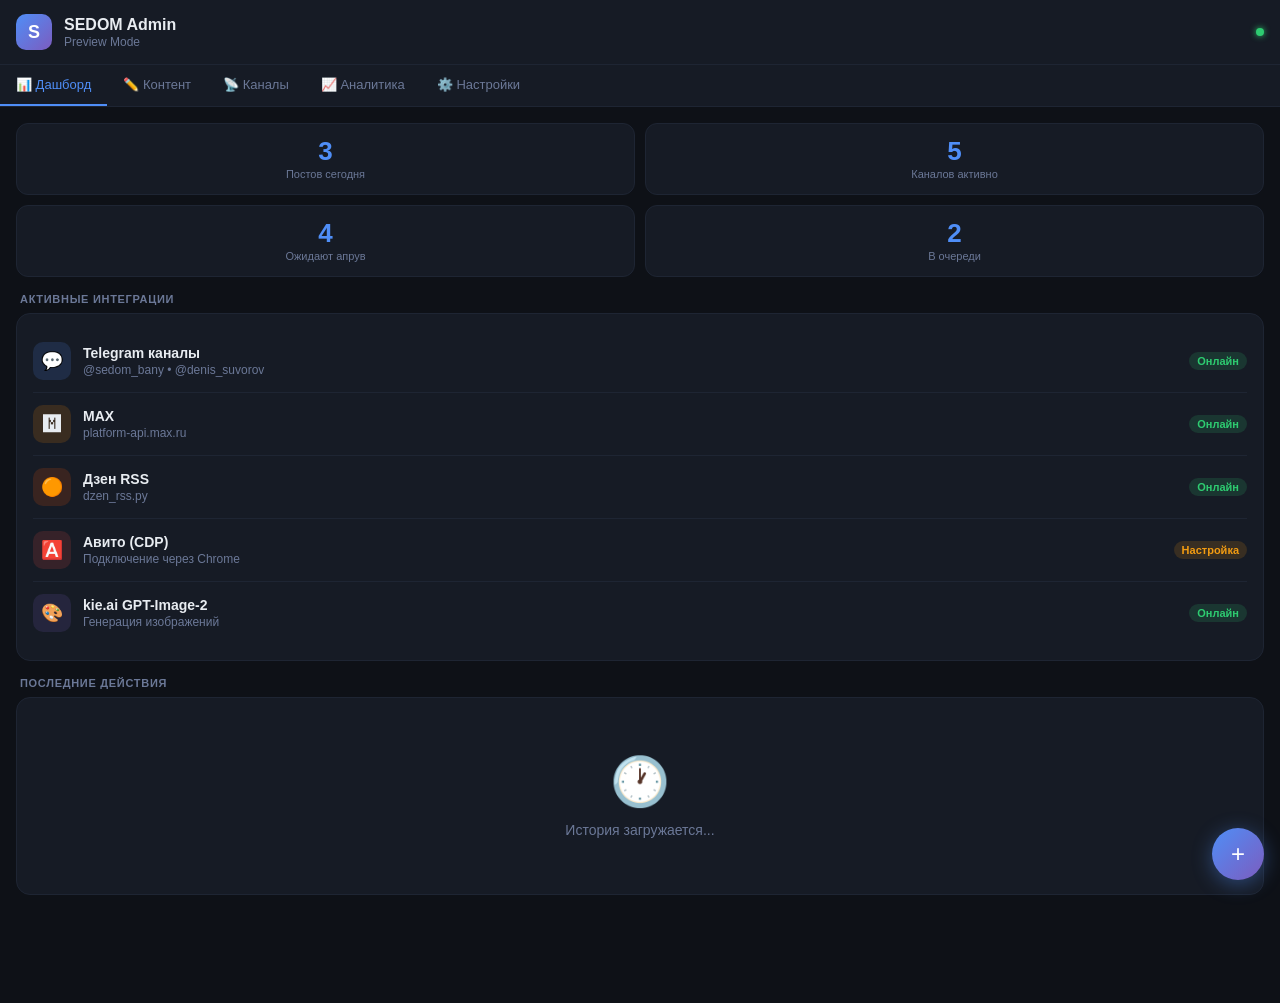
==== docs/admin.html @ 64d767a5 "Initial commit: Marketing OS website + Mini App admin panel - Marketing OS landing page (dark theme)" ====
<!DOCTYPE html>
<html lang="ru">
<head>
<meta charset="UTF-8">
<meta name="viewport" content="width=device-width, initial-scale=1.0, user-scalable=no">
<title>Admin Panel</title>
<script src="https://telegram.org/js/telegram-web-app.js"></script>
<style>
  :root {
    --bg: #0e1117;
    --card: #161b25;
    --border: #1e2533;
    --accent: #4f8ef7;
    --accent2: #7c5cbf;
    --text: #e8ecf1;
    --muted: #6b7897;
    --green: #2ecc71;
    --orange: #f39c12;
    --red: #e74c3c;
  }
  * { box-sizing: border-box; margin: 0; padding: 0; }
  body {
    font-family: -apple-system, BlinkMacSystemFont, 'Segoe UI', sans-serif;
    background: var(--bg);
    color: var(--text);
    min-height: 100vh;
    padding-bottom: 80px;
  }

  /* HEADER */
  .header {
    background: var(--card);
    border-bottom: 1px solid var(--border);
    padding: 14px 16px;
    display: flex;
    align-items: center;
    gap: 12px;
    position: sticky;
    top: 0;
    z-index: 100;
  }
  .header-logo {
    width: 36px; height: 36px;
    background: linear-gradient(135deg, var(--accent), var(--accent2));
    border-radius: 10px;
    display: flex; align-items: center; justify-content: center;
    font-size: 18px; font-weight: 700; color: #fff;
    flex-shrink: 0;
  }
  .header-info { flex: 1; min-width: 0; }
  .header-title { font-size: 16px; font-weight: 700; }
  .header-sub { font-size: 12px; color: var(--muted); margin-top: 1px; }
  .status-dot {
    width: 8px; height: 8px; border-radius: 50%;
    background: var(--green);
    box-shadow: 0 0 6px var(--green);
    flex-shrink: 0;
  }

  /* NAV TABS */
  .nav {
    display: flex;
    background: var(--card);
    border-bottom: 1px solid var(--border);
    overflow-x: auto;
    -webkit-overflow-scrolling: touch;
    scrollbar-width: none;
  }
  .nav::-webkit-scrollbar { display: none; }
  .nav-btn {
    flex-shrink: 0;
    padding: 12px 16px;
    border: none;
    background: transparent;
    color: var(--muted);
    font-size: 13px;
    font-weight: 500;
    cursor: pointer;
    border-bottom: 2px solid transparent;
    transition: all 0.2s;
    white-space: nowrap;
    display: flex; align-items: center; gap: 6px;
  }
  .nav-btn.active {
    color: var(--accent);
    border-bottom-color: var(--accent);
  }

  /* PAGES */
  .page { display: none; padding: 16px; }
  .page.active { display: block; }

  /* CARDS */
  .card {
    background: var(--card);
    border: 1px solid var(--border);
    border-radius: 14px;
    padding: 16px;
    margin-bottom: 12px;
  }
  .card-title {
    font-size: 13px;
    font-weight: 600;
    color: var(--muted);
    text-transform: uppercase;
    letter-spacing: 0.5px;
    margin-bottom: 12px;
  }

  /* STAT GRID */
  .stat-grid { display: grid; grid-template-columns: 1fr 1fr; gap: 10px; margin-bottom: 12px; }
  .stat-item {
    background: var(--card);
    border: 1px solid var(--border);
    border-radius: 12px;
    padding: 14px;
    text-align: center;
  }
  .stat-value { font-size: 26px; font-weight: 800; color: var(--accent); line-height: 1; }
  .stat-label { font-size: 11px; color: var(--muted); margin-top: 4px; }

  /* LIST */
  .list-item {
    display: flex;
    align-items: center;
    gap: 12px;
    padding: 12px 0;
    border-bottom: 1px solid var(--border);
  }
  .list-item:last-child { border-bottom: none; }
  .list-icon {
    width: 38px; height: 38px;
    border-radius: 10px;
    display: flex; align-items: center; justify-content: center;
    font-size: 18px;
    flex-shrink: 0;
  }
  .list-info { flex: 1; min-width: 0; }
  .list-name { font-size: 14px; font-weight: 600; }
  .list-meta { font-size: 12px; color: var(--muted); margin-top: 2px; }
  .badge {
    padding: 3px 8px;
    border-radius: 20px;
    font-size: 11px;
    font-weight: 600;
    flex-shrink: 0;
  }
  .badge-green { background: rgba(46,204,113,0.15); color: var(--green); }
  .badge-orange { background: rgba(243,156,18,0.15); color: var(--orange); }
  .badge-red { background: rgba(231,76,60,0.15); color: var(--red); }
  .badge-blue { background: rgba(79,142,247,0.15); color: var(--accent); }

  /* CONTENT POSTS */
  .post-card {
    background: var(--card);
    border: 1px solid var(--border);
    border-radius: 14px;
    padding: 14px;
    margin-bottom: 10px;
  }
  .post-header { display: flex; justify-content: space-between; align-items: flex-start; margin-bottom: 8px; }
  .post-title { font-size: 14px; font-weight: 700; flex: 1; margin-right: 8px; }
  .post-meta { font-size: 11px; color: var(--muted); margin-bottom: 8px; }
  .post-actions { display: flex; gap: 8px; margin-top: 10px; }
  .btn {
    border: none; border-radius: 8px; padding: 7px 14px;
    font-size: 12px; font-weight: 600; cursor: pointer; transition: opacity 0.2s;
  }
  .btn:hover { opacity: 0.85; }
  .btn-primary { background: var(--accent); color: #fff; }
  .btn-ghost { background: var(--border); color: var(--text); }
  .btn-sm { padding: 5px 10px; font-size: 11px; }
  .btn-danger { background: rgba(231,76,60,0.2); color: var(--red); }

  /* CHANNELS */
  .channel-row {
    display: flex; align-items: center; gap: 12px;
    padding: 10px 0;
    border-bottom: 1px solid var(--border);
  }
  .channel-row:last-child { border-bottom: none; }
  .channel-icon {
    width: 36px; height: 36px; border-radius: 10px;
    display: flex; align-items: center; justify-content: center;
    font-size: 18px; flex-shrink: 0;
  }
  .toggle {
    width: 42px; height: 24px;
    background: var(--border);
    border-radius: 12px;
    position: relative;
    cursor: pointer;
    transition: background 0.2s;
    flex-shrink: 0;
  }
  .toggle.on { background: var(--accent); }
  .toggle::after {
    content: '';
    position: absolute;
    width: 18px; height: 18px;
    background: #fff;
    border-radius: 50%;
    top: 3px; left: 3px;
    transition: transform 0.2s;
  }
  .toggle.on::after { transform: translateX(18px); }

  /* ANALYTICS */
  .chart-bar {
    display: flex; align-items: center; gap: 10px; margin-bottom: 8px;
  }
  .chart-label { font-size: 12px; color: var(--muted); width: 60px; text-align: right; flex-shrink: 0; }
  .chart-track { flex: 1; background: var(--border); border-radius: 4px; height: 8px; overflow: hidden; }
  .chart-fill { height: 100%; border-radius: 4px; background: linear-gradient(90deg, var(--accent), var(--accent2)); }
  .chart-val { font-size: 12px; font-weight: 600; width: 36px; text-align: right; flex-shrink: 0; }

  /* SETTINGS */
  .setting-row {
    display: flex; align-items: center; gap: 12px; padding: 12px 0;
    border-bottom: 1px solid var(--border);
  }
  .setting-row:last-child { border-bottom: none; }
  .setting-icon { font-size: 20px; width: 28px; text-align: center; flex-shrink: 0; }
  .setting-info { flex: 1; }
  .setting-name { font-size: 14px; font-weight: 600; }
  .setting-desc { font-size: 11px; color: var(--muted); margin-top: 2px; }

  /* FLOATING ACTION */
  .fab {
    position: fixed;
    bottom: 20px; right: 16px;
    width: 52px; height: 52px;
    border-radius: 50%;
    background: linear-gradient(135deg, var(--accent), var(--accent2));
    border: none;
    color: #fff;
    font-size: 24px;
    cursor: pointer;
    box-shadow: 0 4px 20px rgba(79,142,247,0.4);
    display: flex; align-items: center; justify-content: center;
    transition: transform 0.2s;
    z-index: 200;
  }
  .fab:active { transform: scale(0.92); }

  /* EMPTY STATE */
  .empty {
    text-align: center;
    padding: 40px 20px;
    color: var(--muted);
  }
  .empty-icon { font-size: 48px; margin-bottom: 12px; }
  .empty-text { font-size: 14px; }

  /* SECTION DIVIDER */
  .section-label {
    font-size: 11px; font-weight: 700;
    color: var(--muted);
    text-transform: uppercase;
    letter-spacing: 0.7px;
    margin: 16px 0 8px;
    padding-left: 4px;
  }

  /* TOAST */
  .toast {
    position: fixed;
    top: 70px; left: 50%; transform: translateX(-50%);
    background: #2ecc71;
    color: #fff;
    padding: 10px 20px;
    border-radius: 20px;
    font-size: 13px; font-weight: 600;
    opacity: 0;
    transition: opacity 0.3s;
    z-index: 999;
    white-space: nowrap;
  }
  .toast.show { opacity: 1; }
</style>
</head>
<body>

<div id="toast" class="toast"></div>

<!-- HEADER -->
<div class="header">
  <div class="header-logo">S</div>
  <div class="header-info">
    <div class="header-title">SEDOM Admin</div>
    <div class="header-sub" id="user-name">Загрузка...</div>
  </div>
  <div class="status-dot" id="bot-status"></div>
</div>

<!-- NAV -->
<div class="nav">
  <button class="nav-btn active" onclick="showPage('dashboard')" id="nav-dashboard">📊 Дашборд</button>
  <button class="nav-btn" onclick="showPage('content')" id="nav-content">✏️ Контент</button>
  <button class="nav-btn" onclick="showPage('channels')" id="nav-channels">📡 Каналы</button>
  <button class="nav-btn" onclick="showPage('analytics')" id="nav-analytics">📈 Аналитика</button>
  <button class="nav-btn" onclick="showPage('settings')" id="nav-settings">⚙️ Настройки</button>
</div>

<!-- DASHBOARD -->
<div class="page active" id="page-dashboard">
  <div class="stat-grid">
    <div class="stat-item">
      <div class="stat-value" id="stat-posts">—</div>
      <div class="stat-label">Постов сегодня</div>
    </div>
    <div class="stat-item">
      <div class="stat-value" id="stat-channels">—</div>
      <div class="stat-label">Каналов активно</div>
    </div>
    <div class="stat-item">
      <div class="stat-value" id="stat-pending">—</div>
      <div class="stat-label">Ожидают апрув</div>
    </div>
    <div class="stat-item">
      <div class="stat-value" id="stat-queue">—</div>
      <div class="stat-label">В очереди</div>
    </div>
  </div>

  <div class="section-label">Активные интеграции</div>
  <div class="card">
    <div class="list-item">
      <div class="list-icon" style="background:rgba(79,142,247,0.15)">💬</div>
      <div class="list-info">
        <div class="list-name">Telegram каналы</div>
        <div class="list-meta">@sedom_bany • @denis_suvorov</div>
      </div>
      <span class="badge badge-green">Онлайн</span>
    </div>
    <div class="list-item">
      <div class="list-icon" style="background:rgba(255,140,0,0.15)">🅼</div>
      <div class="list-info">
        <div class="list-name">MAX</div>
        <div class="list-meta">platform-api.max.ru</div>
      </div>
      <span class="badge badge-green">Онлайн</span>
    </div>
    <div class="list-item">
      <div class="list-icon" style="background:rgba(252,88,0,0.15)">🟠</div>
      <div class="list-info">
        <div class="list-name">Дзен RSS</div>
        <div class="list-meta">dzen_rss.py</div>
      </div>
      <span class="badge badge-green">Онлайн</span>
    </div>
    <div class="list-item">
      <div class="list-icon" style="background:rgba(231,76,60,0.15)">🅰️</div>
      <div class="list-info">
        <div class="list-name">Авито (CDP)</div>
        <div class="list-meta">Подключение через Chrome</div>
      </div>
      <span class="badge badge-orange">Настройка</span>
    </div>
    <div class="list-item">
      <div class="list-icon" style="background:rgba(124,92,191,0.15)">🎨</div>
      <div class="list-info">
        <div class="list-name">kie.ai GPT-Image-2</div>
        <div class="list-meta">Генерация изображений</div>
      </div>
      <span class="badge badge-green">Онлайн</span>
    </div>
  </div>

  <div class="section-label">Последние действия</div>
  <div class="card" id="recent-actions">
    <div class="empty">
      <div class="empty-icon">🕐</div>
      <div class="empty-text">История загружается...</div>
    </div>
  </div>
</div>

<!-- CONTENT -->
<div class="page" id="page-content">
  <div class="section-label">Ожидают утверждения</div>
  <div id="approval-list">
    <div class="post-card">
      <div class="post-header">
        <div class="post-title">Знакомство с Dom SE</div>
        <span class="badge badge-orange">Апрув</span>
      </div>
      <div class="post-meta">Telegram + MAX · 16 июня · 12:00</div>
      <div style="font-size:13px;color:var(--muted);line-height:1.5">
        Пост-знакомство с проектом Дениса Суворова. Три варианта текста (A/B/C).
      </div>
      <div class="post-actions">
        <button class="btn btn-primary btn-sm" onclick="sendCmd('APPROVALS:1')">Посмотреть</button>
        <button class="btn btn-ghost btn-sm" onclick="sendCmd('CHOOSE:1:A')">A</button>
        <button class="btn btn-ghost btn-sm" onclick="sendCmd('CHOOSE:1:B')">B</button>
        <button class="btn btn-ghost btn-sm" onclick="sendCmd('CHOOSE:1:C')">C</button>
      </div>
    </div>
    <div class="post-card">
      <div class="post-header">
        <div class="post-title">3 ошибки подрядчика</div>
        <span class="badge badge-orange">Апрув</span>
      </div>
      <div class="post-meta">Telegram + Дзен · 20 июня · 11:00</div>
      <div style="font-size:13px;color:var(--muted);line-height:1.5">
        Карусель с разбором частых ошибок при выборе строителей.
      </div>
      <div class="post-actions">
        <button class="btn btn-primary btn-sm" onclick="sendCmd('APPROVALS:3')">Посмотреть</button>
        <button class="btn btn-ghost btn-sm" onclick="sendCmd('CHOOSE:3:A')">A</button>
        <button class="btn btn-ghost btn-sm" onclick="sendCmd('CHOOSE:3:B')">B</button>
        <button class="btn btn-ghost btn-sm" onclick="sendCmd('CHOOSE:3:C')">C</button>
      </div>
    </div>
  </div>

  <div class="section-label">Генерация контента</div>
  <div class="card">
    <div class="list-item">
      <div class="list-icon" style="background:rgba(124,92,191,0.15)">🎨</div>
      <div class="list-info">
        <div class="list-name">Сгенерировать изображение</div>
        <div class="list-meta">GPT-Image-2 через kie.ai</div>
      </div>
      <button class="btn btn-ghost btn-sm" onclick="openImageGen()">→</button>
    </div>
    <div class="list-item">
      <div class="list-icon" style="background:rgba(79,142,247,0.15)">📝</div>
      <div class="list-info">
        <div class="list-name">Контент-план</div>
        <div class="list-meta">CONTENTSEED — пересеять базу</div>
      </div>
      <button class="btn btn-ghost btn-sm" onclick="sendCmd('CONTENTSTATUS')">Статус</button>
    </div>
  </div>
</div>

<!-- CHANNELS -->
<div class="page" id="page-channels">
  <div class="section-label">Telegram</div>
  <div class="card">
    <div class="channel-row">
      <div class="channel-icon" style="background:rgba(79,142,247,0.15)">💬</div>
      <div style="flex:1">
        <div class="list-name">SEDOM Бани</div>
        <div class="list-meta">@sedom_bany</div>
      </div>
      <div class="toggle on" onclick="this.classList.toggle('on')"></div>
    </div>
    <div class="channel-row">
      <div class="channel-icon" style="background:rgba(79,142,247,0.15)">💬</div>
      <div style="flex:1">
        <div class="list-name">Денис Суворов</div>
        <div class="list-meta">@denis_suvorov</div>
      </div>
      <div class="toggle on" onclick="this.classList.toggle('on')"></div>
    </div>
  </div>

  <div class="section-label">MAX</div>
  <div class="card">
    <div class="channel-row">
      <div class="channel-icon" style="background:rgba(255,140,0,0.15)">🅼</div>
      <div style="flex:1">
        <div class="list-name">Тест</div>
        <div class="list-meta">@id580308579385_bot</div>
      </div>
      <div class="toggle on" onclick="this.classList.toggle('on')"></div>
    </div>
  </div>

  <div class="section-label">Другие площадки</div>
  <div class="card">
    <div class="channel-row">
      <div class="channel-icon" style="background:rgba(252,88,0,0.15)">🟠</div>
      <div style="flex:1">
        <div class="list-name">Яндекс Дзен</div>
        <div class="list-meta">RSS автопубликация</div>
      </div>
      <div class="toggle on" onclick="this.classList.toggle('on')"></div>
    </div>
    <div class="channel-row">
      <div class="channel-icon" style="background:rgba(231,76,60,0.15)">🔴</div>
      <div style="flex:1">
        <div class="list-name">Авито</div>
        <div class="list-meta">Chrome CDP</div>
      </div>
      <div class="toggle" onclick="this.classList.toggle('on')"></div>
    </div>
  </div>

  <button class="btn btn-primary" style="width:100%;margin-top:8px" onclick="sendCmd('ADDCHANNEL:')">
    + Добавить канал
  </button>
</div>

<!-- ANALYTICS -->
<div class="page" id="page-analytics">
  <div class="stat-grid">
    <div class="stat-item">
      <div class="stat-value" style="color:var(--green)">↑12%</div>
      <div class="stat-label">Охват (7д)</div>
    </div>
    <div class="stat-item">
      <div class="stat-value" style="color:var(--accent)">4.8%</div>
      <div class="stat-label">Вовлечённость</div>
    </div>
  </div>

  <div class="section-label">Публикации по площадкам</div>
  <div class="card">
    <div class="chart-bar">
      <div class="chart-label">Telegram</div>
      <div class="chart-track"><div class="chart-fill" style="width:85%"></div></div>
      <div class="chart-val">17</div>
    </div>
    <div class="chart-bar">
      <div class="chart-label">MAX</div>
      <div class="chart-track"><div class="chart-fill" style="width:60%"></div></div>
      <div class="chart-val">12</div>
    </div>
    <div class="chart-bar">
      <div class="chart-label">Дзен</div>
      <div class="chart-track"><div class="chart-fill" style="width:35%"></div></div>
      <div class="chart-val">7</div>
    </div>
    <div class="chart-bar">
      <div class="chart-label">Авито</div>
      <div class="chart-track"><div class="chart-fill" style="width:15%"></div></div>
      <div class="chart-val">3</div>
    </div>
  </div>

  <div class="section-label">Ежедневный дайджест</div>
  <div class="card">
    <div class="list-item">
      <div class="list-icon" style="background:rgba(79,142,247,0.15)">📬</div>
      <div class="list-info">
        <div class="list-name">Входящих сообщений</div>
        <div class="list-meta">За последние 24 часа</div>
      </div>
      <div style="font-size:20px;font-weight:800;color:var(--accent)" id="stat-incoming">—</div>
    </div>
    <div class="list-item">
      <div class="list-icon" style="background:rgba(46,204,113,0.15)">🤖</div>
      <div class="list-info">
        <div class="list-name">Автоответов</div>
        <div class="list-meta">Claude отвечал клиентам</div>
      </div>
      <div style="font-size:20px;font-weight:800;color:var(--green)" id="stat-auto">—</div>
    </div>
  </div>
</div>

<!-- SETTINGS -->
<div class="page" id="page-settings">
  <div class="card">
    <div class="card-title">Бот</div>
    <div class="setting-row">
      <div class="setting-icon">🤖</div>
      <div class="setting-info">
        <div class="setting-name">@Maybe5s_bot</div>
        <div class="setting-desc">Основной бот управления</div>
      </div>
      <span class="badge badge-green">Онлайн</span>
    </div>
    <div class="setting-row">
      <div class="setting-icon">🔑</div>
      <div class="setting-info">
        <div class="setting-name">API ключи</div>
        <div class="setting-desc">kie.ai, Anthropic, MAX, OpenRouter</div>
      </div>
      <button class="btn btn-ghost btn-sm" onclick="toast('Заполни в .env')">→</button>
    </div>
    <div class="setting-row">
      <div class="setting-icon">📅</div>
      <div class="setting-info">
        <div class="setting-name">Расписание</div>
        <div class="setting-desc">Автопостинг по плану</div>
      </div>
      <div class="toggle on" onclick="this.classList.toggle('on')"></div>
    </div>
  </div>

  <div class="card">
    <div class="card-title">Бренды</div>
    <div class="setting-row">
      <div class="setting-icon">🏠</div>
      <div class="setting-info">
        <div class="setting-name">SEDOM</div>
        <div class="setting-desc">Модульные бани и дома</div>
      </div>
      <span class="badge badge-blue">Активен</span>
    </div>
    <div class="setting-row">
      <div class="setting-icon">🪟</div>
      <div class="setting-info">
        <div class="setting-name">Денис Суворов</div>
        <div class="setting-desc">Остекление Пенза</div>
      </div>
      <span class="badge badge-blue">Активен</span>
    </div>
  </div>

  <div class="card">
    <div class="card-title">Быстрые команды</div>
    <div class="setting-row">
      <div class="setting-icon">📊</div>
      <div class="setting-info">
        <div class="setting-name">Статус контента</div>
        <div class="setting-desc">CONTENTSTATUS</div>
      </div>
      <button class="btn btn-ghost btn-sm" onclick="sendCmd('CONTENTSTATUS')">Запуск</button>
    </div>
    <div class="setting-row">
      <div class="setting-icon">🔄</div>
      <div class="setting-info">
        <div class="setting-name">Пересеять посты</div>
        <div class="setting-desc">CONTENTSEED</div>
      </div>
      <button class="btn btn-ghost btn-sm" onclick="sendCmd('CONTENTSEED')">Запуск</button>
    </div>
  </div>
</div>

<!-- FAB -->
<button class="fab" id="fab" onclick="fabAction()">+</button>

<script>
const tg = window.Telegram?.WebApp;

function init() {
  if (tg) {
    tg.ready();
    tg.expand();
    // Apply Telegram theme colors if available
    if (tg.themeParams?.bg_color) {
      document.documentElement.style.setProperty('--bg', tg.themeParams.bg_color);
    }
    const user = tg.initDataUnsafe?.user;
    if (user) {
      document.getElementById('user-name').textContent = `${user.first_name || ''} ${user.last_name || ''}`.trim() || 'Илья';
    } else {
      document.getElementById('user-name').textContent = 'Илья';
    }
  } else {
    document.getElementById('user-name').textContent = 'Preview Mode';
  }
  loadStats();
}

function loadStats() {
  // Static demo data — will be replaced with real API calls
  document.getElementById('stat-posts').textContent = '3';
  document.getElementById('stat-channels').textContent = '5';
  document.getElementById('stat-pending').textContent = '4';
  document.getElementById('stat-queue').textContent = '2';
  document.getElementById('stat-incoming').textContent = '12';
  document.getElementById('stat-auto').textContent = '7';
}

function showPage(name) {
  document.querySelectorAll('.page').forEach(p => p.classList.remove('active'));
  document.querySelectorAll('.nav-btn').forEach(b => b.classList.remove('active'));
  document.getElementById('page-' + name).classList.add('active');
  document.getElementById('nav-' + name).classList.add('active');
}

function sendCmd(cmd) {
  if (tg) {
    tg.sendData(cmd);
    toast('Команда отправлена: ' + cmd.split(':')[0]);
  } else {
    toast('Dev: ' + cmd);
  }
}

function openImageGen() {
  const prompt = window.prompt('Промпт для изображения:');
  if (prompt) sendCmd('KIEAI:' + prompt);
}

function fabAction() {
  const page = document.querySelector('.page.active').id.replace('page-', '');
  if (page === 'content') openImageGen();
  else if (page === 'channels') sendCmd('ADDCHANNEL:');
  else toast('Новое действие...');
}

function toast(msg) {
  const el = document.getElementById('toast');
  el.textContent = msg;
  el.classList.add('show');
  setTimeout(() => el.classList.remove('show'), 2500);
}

init();
</script>
</body>
</html>
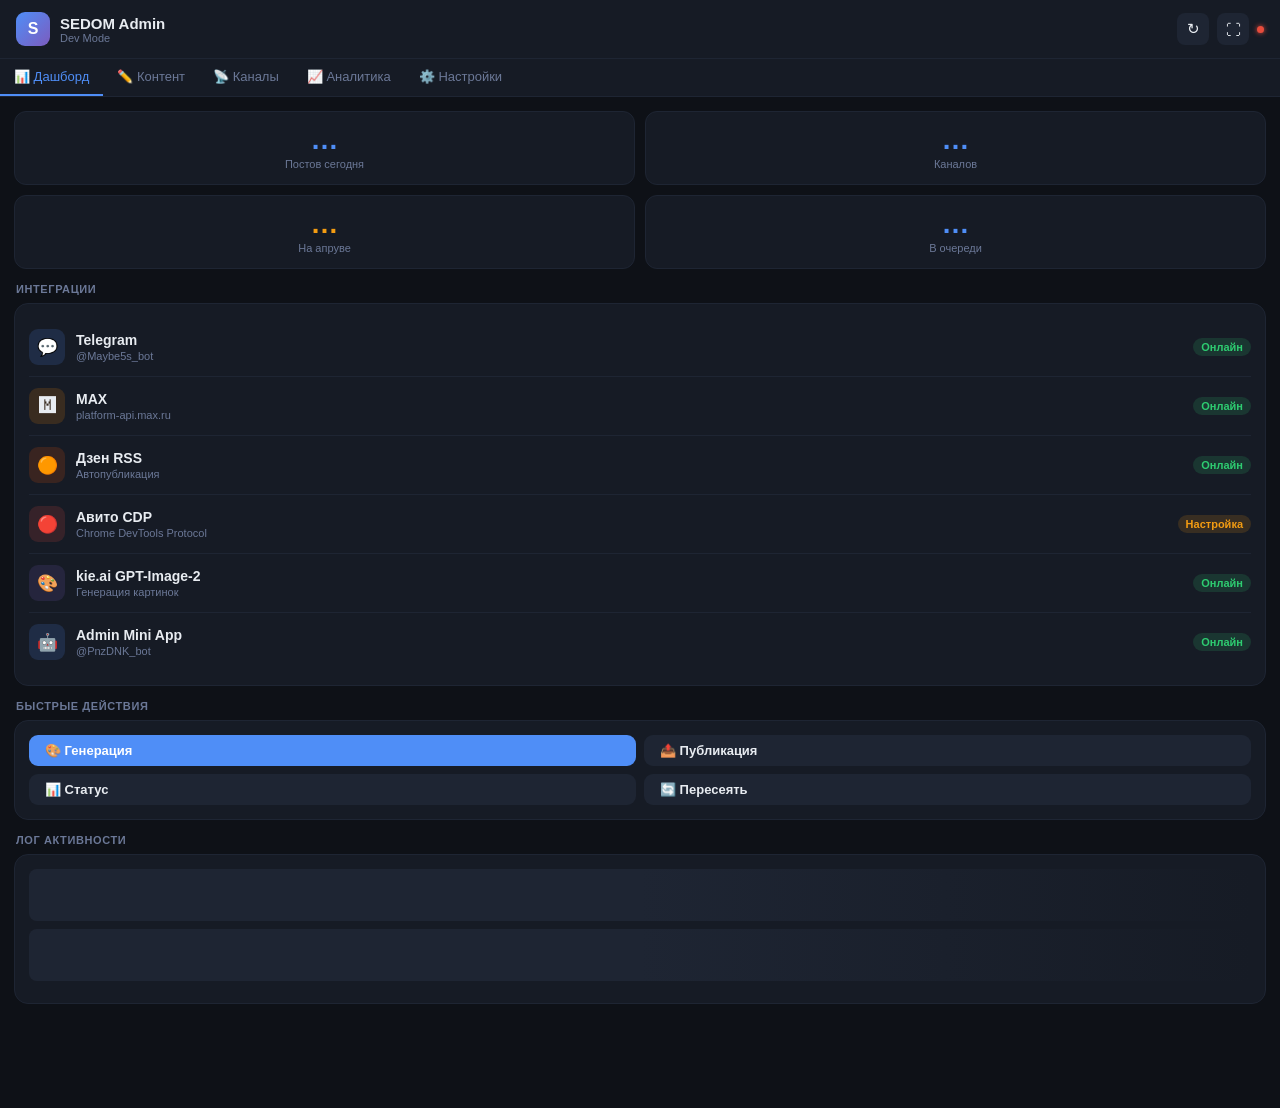
==== commit 4c0fba9e: "feat: fully functional admin panel with real API integration - All buttons wired to Flask backend AP" ====
--- a/docs/admin.html
+++ b/docs/admin.html
@@ -3,582 +3,453 @@
 <head>
 <meta charset="UTF-8">
 <meta name="viewport" content="width=device-width, initial-scale=1.0, user-scalable=no">
-<title>Admin Panel</title>
+<title>SEDOM Admin</title>
 <script src="https://telegram.org/js/telegram-web-app.js"></script>
 <style>
-  :root {
-    --bg: #0e1117;
-    --card: #161b25;
-    --border: #1e2533;
-    --accent: #4f8ef7;
-    --accent2: #7c5cbf;
-    --text: #e8ecf1;
-    --muted: #6b7897;
-    --green: #2ecc71;
-    --orange: #f39c12;
-    --red: #e74c3c;
-  }
-  * { box-sizing: border-box; margin: 0; padding: 0; }
-  body {
-    font-family: -apple-system, BlinkMacSystemFont, 'Segoe UI', sans-serif;
-    background: var(--bg);
-    color: var(--text);
-    min-height: 100vh;
-    padding-bottom: 80px;
-  }
-
-  /* HEADER */
-  .header {
-    background: var(--card);
-    border-bottom: 1px solid var(--border);
-    padding: 14px 16px;
-    display: flex;
-    align-items: center;
-    gap: 12px;
-    position: sticky;
-    top: 0;
-    z-index: 100;
-  }
-  .header-logo {
-    width: 36px; height: 36px;
-    background: linear-gradient(135deg, var(--accent), var(--accent2));
-    border-radius: 10px;
-    display: flex; align-items: center; justify-content: center;
-    font-size: 18px; font-weight: 700; color: #fff;
-    flex-shrink: 0;
-  }
-  .header-info { flex: 1; min-width: 0; }
-  .header-title { font-size: 16px; font-weight: 700; }
-  .header-sub { font-size: 12px; color: var(--muted); margin-top: 1px; }
-  .status-dot {
-    width: 8px; height: 8px; border-radius: 50%;
-    background: var(--green);
-    box-shadow: 0 0 6px var(--green);
-    flex-shrink: 0;
-  }
-
-  /* NAV TABS */
-  .nav {
-    display: flex;
-    background: var(--card);
-    border-bottom: 1px solid var(--border);
-    overflow-x: auto;
-    -webkit-overflow-scrolling: touch;
-    scrollbar-width: none;
-  }
-  .nav::-webkit-scrollbar { display: none; }
-  .nav-btn {
-    flex-shrink: 0;
-    padding: 12px 16px;
-    border: none;
-    background: transparent;
-    color: var(--muted);
-    font-size: 13px;
-    font-weight: 500;
-    cursor: pointer;
-    border-bottom: 2px solid transparent;
-    transition: all 0.2s;
-    white-space: nowrap;
-    display: flex; align-items: center; gap: 6px;
-  }
-  .nav-btn.active {
-    color: var(--accent);
-    border-bottom-color: var(--accent);
-  }
-
-  /* PAGES */
-  .page { display: none; padding: 16px; }
-  .page.active { display: block; }
-
-  /* CARDS */
-  .card {
-    background: var(--card);
-    border: 1px solid var(--border);
-    border-radius: 14px;
-    padding: 16px;
-    margin-bottom: 12px;
-  }
-  .card-title {
-    font-size: 13px;
-    font-weight: 600;
-    color: var(--muted);
-    text-transform: uppercase;
-    letter-spacing: 0.5px;
-    margin-bottom: 12px;
-  }
-
-  /* STAT GRID */
-  .stat-grid { display: grid; grid-template-columns: 1fr 1fr; gap: 10px; margin-bottom: 12px; }
-  .stat-item {
-    background: var(--card);
-    border: 1px solid var(--border);
-    border-radius: 12px;
-    padding: 14px;
-    text-align: center;
-  }
-  .stat-value { font-size: 26px; font-weight: 800; color: var(--accent); line-height: 1; }
-  .stat-label { font-size: 11px; color: var(--muted); margin-top: 4px; }
-
-  /* LIST */
-  .list-item {
-    display: flex;
-    align-items: center;
-    gap: 12px;
-    padding: 12px 0;
-    border-bottom: 1px solid var(--border);
-  }
-  .list-item:last-child { border-bottom: none; }
-  .list-icon {
-    width: 38px; height: 38px;
-    border-radius: 10px;
-    display: flex; align-items: center; justify-content: center;
-    font-size: 18px;
-    flex-shrink: 0;
-  }
-  .list-info { flex: 1; min-width: 0; }
-  .list-name { font-size: 14px; font-weight: 600; }
-  .list-meta { font-size: 12px; color: var(--muted); margin-top: 2px; }
-  .badge {
-    padding: 3px 8px;
-    border-radius: 20px;
-    font-size: 11px;
-    font-weight: 600;
-    flex-shrink: 0;
-  }
-  .badge-green { background: rgba(46,204,113,0.15); color: var(--green); }
-  .badge-orange { background: rgba(243,156,18,0.15); color: var(--orange); }
-  .badge-red { background: rgba(231,76,60,0.15); color: var(--red); }
-  .badge-blue { background: rgba(79,142,247,0.15); color: var(--accent); }
-
-  /* CONTENT POSTS */
-  .post-card {
-    background: var(--card);
-    border: 1px solid var(--border);
-    border-radius: 14px;
-    padding: 14px;
-    margin-bottom: 10px;
-  }
-  .post-header { display: flex; justify-content: space-between; align-items: flex-start; margin-bottom: 8px; }
-  .post-title { font-size: 14px; font-weight: 700; flex: 1; margin-right: 8px; }
-  .post-meta { font-size: 11px; color: var(--muted); margin-bottom: 8px; }
-  .post-actions { display: flex; gap: 8px; margin-top: 10px; }
-  .btn {
-    border: none; border-radius: 8px; padding: 7px 14px;
-    font-size: 12px; font-weight: 600; cursor: pointer; transition: opacity 0.2s;
-  }
-  .btn:hover { opacity: 0.85; }
-  .btn-primary { background: var(--accent); color: #fff; }
-  .btn-ghost { background: var(--border); color: var(--text); }
-  .btn-sm { padding: 5px 10px; font-size: 11px; }
-  .btn-danger { background: rgba(231,76,60,0.2); color: var(--red); }
-
-  /* CHANNELS */
-  .channel-row {
-    display: flex; align-items: center; gap: 12px;
-    padding: 10px 0;
-    border-bottom: 1px solid var(--border);
-  }
-  .channel-row:last-child { border-bottom: none; }
-  .channel-icon {
-    width: 36px; height: 36px; border-radius: 10px;
-    display: flex; align-items: center; justify-content: center;
-    font-size: 18px; flex-shrink: 0;
-  }
-  .toggle {
-    width: 42px; height: 24px;
-    background: var(--border);
-    border-radius: 12px;
-    position: relative;
-    cursor: pointer;
-    transition: background 0.2s;
-    flex-shrink: 0;
-  }
-  .toggle.on { background: var(--accent); }
-  .toggle::after {
-    content: '';
-    position: absolute;
-    width: 18px; height: 18px;
-    background: #fff;
-    border-radius: 50%;
-    top: 3px; left: 3px;
-    transition: transform 0.2s;
-  }
-  .toggle.on::after { transform: translateX(18px); }
-
-  /* ANALYTICS */
-  .chart-bar {
-    display: flex; align-items: center; gap: 10px; margin-bottom: 8px;
-  }
-  .chart-label { font-size: 12px; color: var(--muted); width: 60px; text-align: right; flex-shrink: 0; }
-  .chart-track { flex: 1; background: var(--border); border-radius: 4px; height: 8px; overflow: hidden; }
-  .chart-fill { height: 100%; border-radius: 4px; background: linear-gradient(90deg, var(--accent), var(--accent2)); }
-  .chart-val { font-size: 12px; font-weight: 600; width: 36px; text-align: right; flex-shrink: 0; }
-
-  /* SETTINGS */
-  .setting-row {
-    display: flex; align-items: center; gap: 12px; padding: 12px 0;
-    border-bottom: 1px solid var(--border);
-  }
-  .setting-row:last-child { border-bottom: none; }
-  .setting-icon { font-size: 20px; width: 28px; text-align: center; flex-shrink: 0; }
-  .setting-info { flex: 1; }
-  .setting-name { font-size: 14px; font-weight: 600; }
-  .setting-desc { font-size: 11px; color: var(--muted); margin-top: 2px; }
-
-  /* FLOATING ACTION */
-  .fab {
-    position: fixed;
-    bottom: 20px; right: 16px;
-    width: 52px; height: 52px;
-    border-radius: 50%;
-    background: linear-gradient(135deg, var(--accent), var(--accent2));
-    border: none;
-    color: #fff;
-    font-size: 24px;
-    cursor: pointer;
-    box-shadow: 0 4px 20px rgba(79,142,247,0.4);
-    display: flex; align-items: center; justify-content: center;
-    transition: transform 0.2s;
-    z-index: 200;
-  }
-  .fab:active { transform: scale(0.92); }
-
-  /* EMPTY STATE */
-  .empty {
-    text-align: center;
-    padding: 40px 20px;
-    color: var(--muted);
-  }
-  .empty-icon { font-size: 48px; margin-bottom: 12px; }
-  .empty-text { font-size: 14px; }
-
-  /* SECTION DIVIDER */
-  .section-label {
-    font-size: 11px; font-weight: 700;
-    color: var(--muted);
-    text-transform: uppercase;
-    letter-spacing: 0.7px;
-    margin: 16px 0 8px;
-    padding-left: 4px;
-  }
-
-  /* TOAST */
-  .toast {
-    position: fixed;
-    top: 70px; left: 50%; transform: translateX(-50%);
-    background: #2ecc71;
-    color: #fff;
-    padding: 10px 20px;
-    border-radius: 20px;
-    font-size: 13px; font-weight: 600;
-    opacity: 0;
-    transition: opacity 0.3s;
-    z-index: 999;
-    white-space: nowrap;
-  }
-  .toast.show { opacity: 1; }
+:root {
+  --bg: #0e1117; --card: #161b25; --border: #1e2533;
+  --accent: #4f8ef7; --accent2: #7c5cbf;
+  --text: #e8ecf1; --muted: #6b7897;
+  --green: #2ecc71; --orange: #f39c12; --red: #e74c3c;
+}
+* { box-sizing: border-box; margin: 0; padding: 0; -webkit-tap-highlight-color: transparent; }
+body {
+  font-family: -apple-system, BlinkMacSystemFont, 'Segoe UI', sans-serif;
+  background: var(--bg); color: var(--text);
+  min-height: 100vh; padding-bottom: 72px; overflow-x: hidden;
+}
+
+/* HEADER */
+.header {
+  background: var(--card); border-bottom: 1px solid var(--border);
+  padding: 12px 16px; display: flex; align-items: center; gap: 10px;
+  position: sticky; top: 0; z-index: 100;
+}
+.logo {
+  width: 34px; height: 34px; border-radius: 9px; flex-shrink: 0;
+  background: linear-gradient(135deg, var(--accent), var(--accent2));
+  display: flex; align-items: center; justify-content: center;
+  font-weight: 800; font-size: 16px; color: #fff;
+}
+.header-info { flex: 1; min-width: 0; }
+.header-title { font-size: 15px; font-weight: 700; }
+.header-sub { font-size: 11px; color: var(--muted); }
+.header-actions { display: flex; gap: 8px; align-items: center; }
+.icon-btn {
+  width: 32px; height: 32px; border-radius: 8px; border: none;
+  background: var(--border); color: var(--text); font-size: 15px;
+  cursor: pointer; display: flex; align-items: center; justify-content: center;
+  transition: opacity .2s;
+}
+.icon-btn:active { opacity: .7; }
+.dot { width: 7px; height: 7px; border-radius: 50%; background: var(--green); box-shadow: 0 0 5px var(--green); }
+.dot.off { background: var(--red); box-shadow: 0 0 5px var(--red); }
+
+/* NAV */
+.nav {
+  display: flex; background: var(--card); border-bottom: 1px solid var(--border);
+  overflow-x: auto; scrollbar-width: none; position: sticky; top: 58px; z-index: 99;
+}
+.nav::-webkit-scrollbar { display: none; }
+.nav-btn {
+  flex-shrink: 0; padding: 10px 14px; border: none; background: transparent;
+  color: var(--muted); font-size: 13px; font-weight: 500; cursor: pointer;
+  border-bottom: 2px solid transparent; white-space: nowrap;
+  display: flex; align-items: center; gap: 5px; transition: color .2s;
+}
+.nav-btn.active { color: var(--accent); border-bottom-color: var(--accent); }
+
+/* PAGES */
+.page { display: none; padding: 14px 14px 20px; }
+.page.active { display: block; }
+
+/* CARDS */
+.card { background: var(--card); border: 1px solid var(--border); border-radius: 14px; padding: 14px; margin-bottom: 12px; }
+.card-title { font-size: 11px; font-weight: 700; color: var(--muted); text-transform: uppercase; letter-spacing: .6px; margin-bottom: 12px; }
+.section-label { font-size: 11px; font-weight: 700; color: var(--muted); text-transform: uppercase; letter-spacing: .6px; margin: 14px 0 8px 2px; }
+
+/* STAT GRID */
+.stat-grid { display: grid; grid-template-columns: 1fr 1fr; gap: 10px; margin-bottom: 14px; }
+.stat-item { background: var(--card); border: 1px solid var(--border); border-radius: 12px; padding: 14px; text-align: center; }
+.stat-value { font-size: 28px; font-weight: 800; color: var(--accent); line-height: 1; }
+.stat-label { font-size: 11px; color: var(--muted); margin-top: 4px; }
+
+/* LIST ITEMS */
+.list-item { display: flex; align-items: center; gap: 11px; padding: 11px 0; border-bottom: 1px solid var(--border); }
+.list-item:last-child { border-bottom: none; }
+.list-icon { width: 36px; height: 36px; border-radius: 9px; display: flex; align-items: center; justify-content: center; font-size: 17px; flex-shrink: 0; }
+.list-info { flex: 1; min-width: 0; }
+.list-name { font-size: 14px; font-weight: 600; white-space: nowrap; overflow: hidden; text-overflow: ellipsis; }
+.list-meta { font-size: 11px; color: var(--muted); margin-top: 2px; }
+
+/* BADGES */
+.badge { padding: 3px 8px; border-radius: 20px; font-size: 11px; font-weight: 600; flex-shrink: 0; }
+.badge-green { background: rgba(46,204,113,.15); color: var(--green); }
+.badge-orange { background: rgba(243,156,18,.15); color: var(--orange); }
+.badge-red { background: rgba(231,76,60,.15); color: var(--red); }
+.badge-blue { background: rgba(79,142,247,.15); color: var(--accent); }
+.badge-purple { background: rgba(124,92,191,.15); color: var(--accent2); }
+
+/* BUTTONS */
+.btn {
+  border: none; border-radius: 9px; padding: 8px 16px; font-size: 13px; font-weight: 600;
+  cursor: pointer; transition: opacity .2s; display: inline-flex; align-items: center; gap: 5px;
+}
+.btn:active { opacity: .75; }
+.btn-primary { background: var(--accent); color: #fff; }
+.btn-ghost { background: var(--border); color: var(--text); }
+.btn-success { background: rgba(46,204,113,.2); color: var(--green); }
+.btn-danger { background: rgba(231,76,60,.2); color: var(--red); }
+.btn-sm { padding: 5px 10px; font-size: 11px; border-radius: 7px; }
+.btn-full { width: 100%; justify-content: center; margin-top: 8px; }
+
+/* CONTENT POSTS */
+.post-card {
+  background: var(--card); border: 1px solid var(--border); border-radius: 14px;
+  padding: 14px; margin-bottom: 10px;
+}
+.post-header { display: flex; justify-content: space-between; align-items: flex-start; margin-bottom: 6px; gap: 8px; }
+.post-title { font-size: 14px; font-weight: 700; flex: 1; }
+.post-meta { font-size: 11px; color: var(--muted); margin-bottom: 8px; }
+.post-body { font-size: 12px; color: var(--muted); line-height: 1.5; margin-bottom: 10px; display: -webkit-box; -webkit-line-clamp: 3; -webkit-box-orient: vertical; overflow: hidden; }
+.post-actions { display: flex; gap: 6px; flex-wrap: wrap; }
+.variant-btns { display: flex; gap: 5px; }
+.variant-btn {
+  width: 32px; height: 32px; border-radius: 8px; border: 1px solid var(--border);
+  background: transparent; color: var(--text); font-size: 12px; font-weight: 700;
+  cursor: pointer; transition: all .2s; display: flex; align-items: center; justify-content: center;
+}
+.variant-btn:hover { border-color: var(--accent); color: var(--accent); }
+.variant-btn.selected { background: var(--accent); color: #fff; border-color: var(--accent); }
+
+/* TOGGLE */
+.toggle {
+  width: 42px; height: 24px; background: var(--border); border-radius: 12px;
+  position: relative; cursor: pointer; transition: background .25s; flex-shrink: 0;
+}
+.toggle.on { background: var(--accent); }
+.toggle::after {
+  content: ''; position: absolute; width: 18px; height: 18px;
+  background: #fff; border-radius: 50%; top: 3px; left: 3px; transition: transform .25s;
+}
+.toggle.on::after { transform: translateX(18px); }
+
+/* CHANNEL ROWS */
+.channel-row { display: flex; align-items: center; gap: 11px; padding: 10px 0; border-bottom: 1px solid var(--border); }
+.channel-row:last-child { border-bottom: none; }
+
+/* CHARTS */
+.chart-bar { display: flex; align-items: center; gap: 10px; margin-bottom: 8px; }
+.chart-label { font-size: 12px; color: var(--muted); width: 64px; text-align: right; flex-shrink: 0; }
+.chart-track { flex: 1; background: var(--border); border-radius: 4px; height: 8px; overflow: hidden; }
+.chart-fill { height: 100%; border-radius: 4px; background: linear-gradient(90deg, var(--accent), var(--accent2)); transition: width .6s ease; }
+.chart-val { font-size: 12px; font-weight: 600; width: 28px; text-align: right; flex-shrink: 0; }
+
+/* SETTING ROWS */
+.setting-row { display: flex; align-items: center; gap: 11px; padding: 12px 0; border-bottom: 1px solid var(--border); }
+.setting-row:last-child { border-bottom: none; }
+.setting-icon { font-size: 20px; width: 26px; text-align: center; flex-shrink: 0; }
+.setting-info { flex: 1; }
+.setting-name { font-size: 14px; font-weight: 600; }
+.setting-desc { font-size: 11px; color: var(--muted); margin-top: 2px; }
+
+/* INPUT */
+.input-row { display: flex; gap: 8px; margin-bottom: 8px; }
+input[type="text"], textarea {
+  flex: 1; background: var(--bg); border: 1px solid var(--border); border-radius: 9px;
+  padding: 9px 12px; color: var(--text); font-size: 13px; outline: none;
+  font-family: inherit; transition: border-color .2s;
+}
+input[type="text"]:focus, textarea:focus { border-color: var(--accent); }
+textarea { resize: none; height: 80px; }
+
+/* TOAST */
+.toast {
+  position: fixed; top: 64px; left: 50%; transform: translateX(-50%) translateY(-8px);
+  background: var(--card); border: 1px solid var(--border);
+  color: var(--text); padding: 9px 18px; border-radius: 20px;
+  font-size: 13px; font-weight: 500; opacity: 0; pointer-events: none;
+  transition: all .25s; z-index: 999; white-space: nowrap;
+  box-shadow: 0 4px 20px rgba(0,0,0,.4);
+}
+.toast.show { opacity: 1; transform: translateX(-50%) translateY(0); }
+.toast.success { border-color: var(--green); color: var(--green); }
+.toast.error { border-color: var(--red); color: var(--red); }
+
+/* LOADING */
+.skeleton { background: linear-gradient(90deg, var(--border) 25%, var(--card) 50%, var(--border) 75%); background-size: 200% 100%; animation: shimmer 1.4s infinite; border-radius: 8px; }
+@keyframes shimmer { 0%{background-position:200% 0} 100%{background-position:-200% 0} }
+.loading-row { height: 52px; margin-bottom: 8px; }
+
+/* MODAL */
+.modal-overlay {
+  position: fixed; inset: 0; background: rgba(0,0,0,.7); z-index: 200;
+  display: flex; align-items: flex-end; opacity: 0; pointer-events: none;
+  transition: opacity .25s;
+}
+.modal-overlay.open { opacity: 1; pointer-events: all; }
+.modal {
+  background: var(--card); border-top-left-radius: 20px; border-top-right-radius: 20px;
+  padding: 20px; width: 100%; transform: translateY(100%); transition: transform .3s ease;
+  border-top: 1px solid var(--border);
+}
+.modal-overlay.open .modal { transform: translateY(0); }
+.modal-title { font-size: 16px; font-weight: 700; margin-bottom: 14px; }
+
+/* EMPTY */
+.empty { text-align: center; padding: 40px 20px; color: var(--muted); }
+.empty-icon { font-size: 42px; margin-bottom: 10px; }
+
+/* RECENT LOG */
+.log-item { font-size: 11px; color: var(--muted); padding: 5px 0; border-bottom: 1px solid var(--border); font-family: monospace; }
+.log-item:last-child { border-bottom: none; }
+.log-item .log-time { color: var(--accent); margin-right: 6px; }
 </style>
 </head>
 <body>
 
 <div id="toast" class="toast"></div>
 
+<!-- GENERATE MODAL -->
+<div class="modal-overlay" id="gen-modal" onclick="closeModal('gen-modal')">
+  <div class="modal" onclick="event.stopPropagation()">
+    <div class="modal-title">🎨 Генерация изображения</div>
+    <textarea id="gen-prompt" placeholder="Опиши изображение для kie.ai GPT-Image-2...&#10;Пример: баня из бруса зимой, снег, огни"></textarea>
+    <div style="margin-top:10px;display:flex;gap:8px">
+      <button class="btn btn-ghost btn-full" onclick="closeModal('gen-modal')" style="flex:1">Отмена</button>
+      <button class="btn btn-primary btn-full" onclick="doGenerate()" style="flex:2">Сгенерировать →</button>
+    </div>
+  </div>
+</div>
+
+<!-- PUBLISH MODAL -->
+<div class="modal-overlay" id="pub-modal" onclick="closeModal('pub-modal')">
+  <div class="modal" onclick="event.stopPropagation()">
+    <div class="modal-title">📤 Публикация во все каналы</div>
+    <input type="text" id="pub-text" placeholder="Текст поста...">
+    <div style="margin-top:8px">
+      <input type="text" id="pub-photo" placeholder="Путь к фото (необязательно)">
+    </div>
+    <div style="margin-top:10px;display:flex;gap:8px">
+      <button class="btn btn-ghost" onclick="closeModal('pub-modal')" style="flex:1">Отмена</button>
+      <button class="btn btn-primary" onclick="doPublish()" style="flex:2">Опубликовать →</button>
+    </div>
+  </div>
+</div>
+
 <!-- HEADER -->
 <div class="header">
-  <div class="header-logo">S</div>
+  <div class="logo">S</div>
   <div class="header-info">
     <div class="header-title">SEDOM Admin</div>
     <div class="header-sub" id="user-name">Загрузка...</div>
   </div>
-  <div class="status-dot" id="bot-status"></div>
+  <div class="header-actions">
+    <button class="icon-btn" onclick="refreshAll()" title="Обновить">↻</button>
+    <button class="icon-btn" onclick="expandApp()" title="Развернуть">⛶</button>
+    <div class="dot" id="bot-dot"></div>
+  </div>
 </div>
 
 <!-- NAV -->
 <div class="nav">
-  <button class="nav-btn active" onclick="showPage('dashboard')" id="nav-dashboard">📊 Дашборд</button>
-  <button class="nav-btn" onclick="showPage('content')" id="nav-content">✏️ Контент</button>
-  <button class="nav-btn" onclick="showPage('channels')" id="nav-channels">📡 Каналы</button>
-  <button class="nav-btn" onclick="showPage('analytics')" id="nav-analytics">📈 Аналитика</button>
-  <button class="nav-btn" onclick="showPage('settings')" id="nav-settings">⚙️ Настройки</button>
+  <button class="nav-btn active" id="nav-dashboard" onclick="showPage('dashboard')">📊 Дашборд</button>
+  <button class="nav-btn" id="nav-content" onclick="showPage('content')">✏️ Контент</button>
+  <button class="nav-btn" id="nav-channels" onclick="showPage('channels')">📡 Каналы</button>
+  <button class="nav-btn" id="nav-analytics" onclick="showPage('analytics')">📈 Аналитика</button>
+  <button class="nav-btn" id="nav-settings" onclick="showPage('settings')">⚙️ Настройки</button>
 </div>
 
-<!-- DASHBOARD -->
+<!-- ══════════════════════ DASHBOARD ══════════════════════ -->
 <div class="page active" id="page-dashboard">
   <div class="stat-grid">
-    <div class="stat-item">
-      <div class="stat-value" id="stat-posts">—</div>
-      <div class="stat-label">Постов сегодня</div>
-    </div>
-    <div class="stat-item">
-      <div class="stat-value" id="stat-channels">—</div>
-      <div class="stat-label">Каналов активно</div>
-    </div>
-    <div class="stat-item">
-      <div class="stat-value" id="stat-pending">—</div>
-      <div class="stat-label">Ожидают апрув</div>
-    </div>
-    <div class="stat-item">
-      <div class="stat-value" id="stat-queue">—</div>
-      <div class="stat-label">В очереди</div>
-    </div>
-  </div>
-
-  <div class="section-label">Активные интеграции</div>
+    <div class="stat-item"><div class="stat-value" id="st-posts">…</div><div class="stat-label">Постов сегодня</div></div>
+    <div class="stat-item"><div class="stat-value" id="st-channels">…</div><div class="stat-label">Каналов</div></div>
+    <div class="stat-item"><div class="stat-value" id="st-pending" style="color:var(--orange)">…</div><div class="stat-label">На апруве</div></div>
+    <div class="stat-item"><div class="stat-value" id="st-queue">…</div><div class="stat-label">В очереди</div></div>
+  </div>
+
+  <div class="section-label">Интеграции</div>
+  <div class="card" id="integrations-list">
+    <div class="list-item">
+      <div class="list-icon" style="background:rgba(79,142,247,.15)">💬</div>
+      <div class="list-info"><div class="list-name">Telegram</div><div class="list-meta">@Maybe5s_bot</div></div>
+      <span class="badge badge-green">Онлайн</span>
+    </div>
+    <div class="list-item">
+      <div class="list-icon" style="background:rgba(255,140,0,.15)">🅼</div>
+      <div class="list-info"><div class="list-name">MAX</div><div class="list-meta">platform-api.max.ru</div></div>
+      <span class="badge badge-green">Онлайн</span>
+    </div>
+    <div class="list-item">
+      <div class="list-icon" style="background:rgba(252,88,0,.15)">🟠</div>
+      <div class="list-info"><div class="list-name">Дзен RSS</div><div class="list-meta">Автопубликация</div></div>
+      <span class="badge badge-green">Онлайн</span>
+    </div>
+    <div class="list-item">
+      <div class="list-icon" style="background:rgba(231,76,60,.15)">🔴</div>
+      <div class="list-info"><div class="list-name">Авито CDP</div><div class="list-meta">Chrome DevTools Protocol</div></div>
+      <span class="badge badge-orange" id="avito-badge">Настройка</span>
+    </div>
+    <div class="list-item">
+      <div class="list-icon" style="background:rgba(124,92,191,.15)">🎨</div>
+      <div class="list-info"><div class="list-name">kie.ai GPT-Image-2</div><div class="list-meta">Генерация картинок</div></div>
+      <span class="badge badge-green">Онлайн</span>
+    </div>
+    <div class="list-item">
+      <div class="list-icon" style="background:rgba(79,142,247,.15)">🤖</div>
+      <div class="list-info"><div class="list-name">Admin Mini App</div><div class="list-meta">@PnzDNK_bot</div></div>
+      <span class="badge badge-green">Онлайн</span>
+    </div>
+  </div>
+
+  <div class="section-label">Быстрые действия</div>
   <div class="card">
-    <div class="list-item">
-      <div class="list-icon" style="background:rgba(79,142,247,0.15)">💬</div>
-      <div class="list-info">
-        <div class="list-name">Telegram каналы</div>
-        <div class="list-meta">@sedom_bany • @denis_suvorov</div>
-      </div>
-      <span class="badge badge-green">Онлайн</span>
-    </div>
-    <div class="list-item">
-      <div class="list-icon" style="background:rgba(255,140,0,0.15)">🅼</div>
-      <div class="list-info">
-        <div class="list-name">MAX</div>
-        <div class="list-meta">platform-api.max.ru</div>
-      </div>
-      <span class="badge badge-green">Онлайн</span>
-    </div>
-    <div class="list-item">
-      <div class="list-icon" style="background:rgba(252,88,0,0.15)">🟠</div>
-      <div class="list-info">
-        <div class="list-name">Дзен RSS</div>
-        <div class="list-meta">dzen_rss.py</div>
-      </div>
-      <span class="badge badge-green">Онлайн</span>
-    </div>
-    <div class="list-item">
-      <div class="list-icon" style="background:rgba(231,76,60,0.15)">🅰️</div>
-      <div class="list-info">
-        <div class="list-name">Авито (CDP)</div>
-        <div class="list-meta">Подключение через Chrome</div>
-      </div>
-      <span class="badge badge-orange">Настройка</span>
-    </div>
-    <div class="list-item">
-      <div class="list-icon" style="background:rgba(124,92,191,0.15)">🎨</div>
-      <div class="list-info">
-        <div class="list-name">kie.ai GPT-Image-2</div>
-        <div class="list-meta">Генерация изображений</div>
-      </div>
-      <span class="badge badge-green">Онлайн</span>
-    </div>
-  </div>
-
-  <div class="section-label">Последние действия</div>
-  <div class="card" id="recent-actions">
-    <div class="empty">
-      <div class="empty-icon">🕐</div>
-      <div class="empty-text">История загружается...</div>
-    </div>
+    <div style="display:grid;grid-template-columns:1fr 1fr;gap:8px">
+      <button class="btn btn-primary" onclick="openModal('gen-modal')">🎨 Генерация</button>
+      <button class="btn btn-ghost" onclick="openModal('pub-modal')">📤 Публикация</button>
+      <button class="btn btn-ghost" onclick="sendCmd('CONTENTSTATUS')">📊 Статус</button>
+      <button class="btn btn-ghost" onclick="sendCmd('CONTENTSEED')">🔄 Пересеять</button>
+    </div>
+  </div>
+
+  <div class="section-label">Лог активности</div>
+  <div class="card" id="log-list">
+    <div class="skeleton loading-row"></div>
+    <div class="skeleton loading-row"></div>
   </div>
 </div>
 
-<!-- CONTENT -->
+<!-- ══════════════════════ CONTENT ══════════════════════ -->
 <div class="page" id="page-content">
-  <div class="section-label">Ожидают утверждения</div>
-  <div id="approval-list">
-    <div class="post-card">
-      <div class="post-header">
-        <div class="post-title">Знакомство с Dom SE</div>
-        <span class="badge badge-orange">Апрув</span>
-      </div>
-      <div class="post-meta">Telegram + MAX · 16 июня · 12:00</div>
-      <div style="font-size:13px;color:var(--muted);line-height:1.5">
-        Пост-знакомство с проектом Дениса Суворова. Три варианта текста (A/B/C).
-      </div>
-      <div class="post-actions">
-        <button class="btn btn-primary btn-sm" onclick="sendCmd('APPROVALS:1')">Посмотреть</button>
-        <button class="btn btn-ghost btn-sm" onclick="sendCmd('CHOOSE:1:A')">A</button>
-        <button class="btn btn-ghost btn-sm" onclick="sendCmd('CHOOSE:1:B')">B</button>
-        <button class="btn btn-ghost btn-sm" onclick="sendCmd('CHOOSE:1:C')">C</button>
-      </div>
-    </div>
-    <div class="post-card">
-      <div class="post-header">
-        <div class="post-title">3 ошибки подрядчика</div>
-        <span class="badge badge-orange">Апрув</span>
-      </div>
-      <div class="post-meta">Telegram + Дзен · 20 июня · 11:00</div>
-      <div style="font-size:13px;color:var(--muted);line-height:1.5">
-        Карусель с разбором частых ошибок при выборе строителей.
-      </div>
-      <div class="post-actions">
-        <button class="btn btn-primary btn-sm" onclick="sendCmd('APPROVALS:3')">Посмотреть</button>
-        <button class="btn btn-ghost btn-sm" onclick="sendCmd('CHOOSE:3:A')">A</button>
-        <button class="btn btn-ghost btn-sm" onclick="sendCmd('CHOOSE:3:B')">B</button>
-        <button class="btn btn-ghost btn-sm" onclick="sendCmd('CHOOSE:3:C')">C</button>
-      </div>
-    </div>
+  <div style="display:flex;justify-content:space-between;align-items:center;margin-bottom:10px">
+    <div class="section-label" style="margin:0">Посты на апрув</div>
+    <button class="btn btn-sm btn-ghost" onclick="loadContent()">↻ Обновить</button>
+  </div>
+
+  <div id="content-list">
+    <div class="skeleton loading-row"></div>
+    <div class="skeleton loading-row"></div>
+    <div class="skeleton loading-row"></div>
   </div>
 
   <div class="section-label">Генерация контента</div>
   <div class="card">
     <div class="list-item">
-      <div class="list-icon" style="background:rgba(124,92,191,0.15)">🎨</div>
-      <div class="list-info">
-        <div class="list-name">Сгенерировать изображение</div>
-        <div class="list-meta">GPT-Image-2 через kie.ai</div>
-      </div>
-      <button class="btn btn-ghost btn-sm" onclick="openImageGen()">→</button>
-    </div>
-    <div class="list-item">
-      <div class="list-icon" style="background:rgba(79,142,247,0.15)">📝</div>
-      <div class="list-info">
-        <div class="list-name">Контент-план</div>
-        <div class="list-meta">CONTENTSEED — пересеять базу</div>
-      </div>
-      <button class="btn btn-ghost btn-sm" onclick="sendCmd('CONTENTSTATUS')">Статус</button>
+      <div class="list-icon" style="background:rgba(124,92,191,.15)">🎨</div>
+      <div class="list-info"><div class="list-name">Новое изображение</div><div class="list-meta">GPT-Image-2 via kie.ai</div></div>
+      <button class="btn btn-ghost btn-sm" onclick="openModal('gen-modal')">→</button>
+    </div>
+    <div class="list-item">
+      <div class="list-icon" style="background:rgba(79,142,247,.15)">✍️</div>
+      <div class="list-info"><div class="list-name">Пост в MAX</div><div class="list-meta">Отправить текст в канал</div></div>
+      <button class="btn btn-ghost btn-sm" onclick="openModal('pub-modal')">→</button>
+    </div>
+    <div class="list-item">
+      <div class="list-icon" style="background:rgba(252,88,0,.15)">🟠</div>
+      <div class="list-info"><div class="list-name">Дзен пост</div><div class="list-meta">DZEN:заголовок|текст|фото</div></div>
+      <button class="btn btn-ghost btn-sm" onclick="openDzen()">→</button>
     </div>
   </div>
 </div>
 
-<!-- CHANNELS -->
+<!-- ══════════════════════ CHANNELS ══════════════════════ -->
 <div class="page" id="page-channels">
-  <div class="section-label">Telegram</div>
+  <div id="channels-list">
+    <div class="skeleton loading-row"></div>
+    <div class="skeleton loading-row"></div>
+    <div class="skeleton loading-row"></div>
+  </div>
+
+  <div class="section-label">Добавить канал</div>
   <div class="card">
-    <div class="channel-row">
-      <div class="channel-icon" style="background:rgba(79,142,247,0.15)">💬</div>
-      <div style="flex:1">
-        <div class="list-name">SEDOM Бани</div>
-        <div class="list-meta">@sedom_bany</div>
-      </div>
-      <div class="toggle on" onclick="this.classList.toggle('on')"></div>
-    </div>
-    <div class="channel-row">
-      <div class="channel-icon" style="background:rgba(79,142,247,0.15)">💬</div>
-      <div style="flex:1">
-        <div class="list-name">Денис Суворов</div>
-        <div class="list-meta">@denis_suvorov</div>
-      </div>
-      <div class="toggle on" onclick="this.classList.toggle('on')"></div>
-    </div>
-  </div>
-
-  <div class="section-label">MAX</div>
-  <div class="card">
-    <div class="channel-row">
-      <div class="channel-icon" style="background:rgba(255,140,0,0.15)">🅼</div>
-      <div style="flex:1">
-        <div class="list-name">Тест</div>
-        <div class="list-meta">@id580308579385_bot</div>
-      </div>
-      <div class="toggle on" onclick="this.classList.toggle('on')"></div>
-    </div>
-  </div>
-
-  <div class="section-label">Другие площадки</div>
-  <div class="card">
-    <div class="channel-row">
-      <div class="channel-icon" style="background:rgba(252,88,0,0.15)">🟠</div>
-      <div style="flex:1">
-        <div class="list-name">Яндекс Дзен</div>
-        <div class="list-meta">RSS автопубликация</div>
-      </div>
-      <div class="toggle on" onclick="this.classList.toggle('on')"></div>
-    </div>
-    <div class="channel-row">
-      <div class="channel-icon" style="background:rgba(231,76,60,0.15)">🔴</div>
-      <div style="flex:1">
-        <div class="list-name">Авито</div>
-        <div class="list-meta">Chrome CDP</div>
-      </div>
-      <div class="toggle" onclick="this.classList.toggle('on')"></div>
-    </div>
-  </div>
-
-  <button class="btn btn-primary" style="width:100%;margin-top:8px" onclick="sendCmd('ADDCHANNEL:')">
-    + Добавить канал
-  </button>
+    <div class="input-row">
+      <input type="text" id="ch-name" placeholder="Название">
+    </div>
+    <div class="input-row">
+      <input type="text" id="ch-username" placeholder="@username или chat_id">
+      <select id="ch-platform" style="background:var(--bg);border:1px solid var(--border);border-radius:9px;padding:9px;color:var(--text);font-size:13px;flex-shrink:0">
+        <option value="telegram">Telegram</option>
+        <option value="max">MAX</option>
+        <option value="vk">ВК</option>
+      </select>
+    </div>
+    <div class="input-row">
+      <select id="ch-brand" style="background:var(--bg);border:1px solid var(--border);border-radius:9px;padding:9px;color:var(--text);font-size:13px;flex:1">
+        <option value="SEDOM">SEDOM</option>
+        <option value="DOMSE">Денис Суворов</option>
+      </select>
+      <button class="btn btn-primary" onclick="addChannel()">Добавить</button>
+    </div>
+  </div>
 </div>
 
-<!-- ANALYTICS -->
+<!-- ══════════════════════ ANALYTICS ══════════════════════ -->
 <div class="page" id="page-analytics">
   <div class="stat-grid">
-    <div class="stat-item">
-      <div class="stat-value" style="color:var(--green)">↑12%</div>
-      <div class="stat-label">Охват (7д)</div>
-    </div>
-    <div class="stat-item">
-      <div class="stat-value" style="color:var(--accent)">4.8%</div>
-      <div class="stat-label">Вовлечённость</div>
-    </div>
+    <div class="stat-item"><div class="stat-value" style="color:var(--green)">↑</div><div class="stat-label">Охват 7д</div></div>
+    <div class="stat-item"><div class="stat-value" id="an-incoming">…</div><div class="stat-label">Входящих 24ч</div></div>
+    <div class="stat-item"><div class="stat-value" id="an-auto">…</div><div class="stat-label">Автоответов</div></div>
+    <div class="stat-item"><div class="stat-value" style="color:var(--green)">4.8%</div><div class="stat-label">Вовлечённость</div></div>
   </div>
 
   <div class="section-label">Публикации по площадкам</div>
   <div class="card">
-    <div class="chart-bar">
-      <div class="chart-label">Telegram</div>
-      <div class="chart-track"><div class="chart-fill" style="width:85%"></div></div>
-      <div class="chart-val">17</div>
-    </div>
-    <div class="chart-bar">
-      <div class="chart-label">MAX</div>
-      <div class="chart-track"><div class="chart-fill" style="width:60%"></div></div>
-      <div class="chart-val">12</div>
-    </div>
-    <div class="chart-bar">
-      <div class="chart-label">Дзен</div>
-      <div class="chart-track"><div class="chart-fill" style="width:35%"></div></div>
-      <div class="chart-val">7</div>
-    </div>
-    <div class="chart-bar">
-      <div class="chart-label">Авито</div>
-      <div class="chart-track"><div class="chart-fill" style="width:15%"></div></div>
-      <div class="chart-val">3</div>
-    </div>
-  </div>
-
-  <div class="section-label">Ежедневный дайджест</div>
+    <div class="chart-bar"><div class="chart-label">Telegram</div><div class="chart-track"><div class="chart-fill" id="ch-tg" style="width:0%"></div></div><div class="chart-val" id="cv-tg">…</div></div>
+    <div class="chart-bar"><div class="chart-label">MAX</div><div class="chart-track"><div class="chart-fill" id="ch-max" style="width:0%"></div></div><div class="chart-val" id="cv-max">…</div></div>
+    <div class="chart-bar"><div class="chart-label">Дзен</div><div class="chart-track"><div class="chart-fill" id="ch-dzen" style="width:0%"></div></div><div class="chart-val" id="cv-dzen">…</div></div>
+    <div class="chart-bar"><div class="chart-label">Авито</div><div class="chart-track"><div class="chart-fill" id="ch-avito" style="width:0%"></div></div><div class="chart-val" id="cv-avito">…</div></div>
+  </div>
+
+  <div class="section-label">Дайджест 24ч</div>
   <div class="card">
     <div class="list-item">
-      <div class="list-icon" style="background:rgba(79,142,247,0.15)">📬</div>
-      <div class="list-info">
-        <div class="list-name">Входящих сообщений</div>
-        <div class="list-meta">За последние 24 часа</div>
-      </div>
-      <div style="font-size:20px;font-weight:800;color:var(--accent)" id="stat-incoming">—</div>
-    </div>
-    <div class="list-item">
-      <div class="list-icon" style="background:rgba(46,204,113,0.15)">🤖</div>
-      <div class="list-info">
-        <div class="list-name">Автоответов</div>
-        <div class="list-meta">Claude отвечал клиентам</div>
-      </div>
-      <div style="font-size:20px;font-weight:800;color:var(--green)" id="stat-auto">—</div>
+      <div class="list-icon" style="background:rgba(79,142,247,.15)">📬</div>
+      <div class="list-info"><div class="list-name">Входящих от клиентов</div><div class="list-meta">Боту написали</div></div>
+      <div style="font-size:22px;font-weight:800;color:var(--accent)" id="an-in2">…</div>
+    </div>
+    <div class="list-item">
+      <div class="list-icon" style="background:rgba(46,204,113,.15)">🤖</div>
+      <div class="list-info"><div class="list-name">Автоответов</div><div class="list-meta">Claude ответил</div></div>
+      <div style="font-size:22px;font-weight:800;color:var(--green)" id="an-auto2">…</div>
     </div>
   </div>
 </div>
 
-<!-- SETTINGS -->
+<!-- ══════════════════════ SETTINGS ══════════════════════ -->
 <div class="page" id="page-settings">
   <div class="card">
     <div class="card-title">Бот</div>
     <div class="setting-row">
       <div class="setting-icon">🤖</div>
-      <div class="setting-info">
-        <div class="setting-name">@Maybe5s_bot</div>
-        <div class="setting-desc">Основной бот управления</div>
-      </div>
+      <div class="setting-info"><div class="setting-name">@Maybe5s_bot</div><div class="setting-desc">Основной бот управления</div></div>
       <span class="badge badge-green">Онлайн</span>
     </div>
     <div class="setting-row">
-      <div class="setting-icon">🔑</div>
-      <div class="setting-info">
-        <div class="setting-name">API ключи</div>
-        <div class="setting-desc">kie.ai, Anthropic, MAX, OpenRouter</div>
-      </div>
-      <button class="btn btn-ghost btn-sm" onclick="toast('Заполни в .env')">→</button>
+      <div class="setting-icon">🔐</div>
+      <div class="setting-info"><div class="setting-name">Mini App API</div><div class="setting-desc" id="api-url-display">Не запущен</div></div>
+      <span class="badge badge-orange" id="api-status-badge">Офлайн</span>
     </div>
     <div class="setting-row">
       <div class="setting-icon">📅</div>
-      <div class="setting-info">
-        <div class="setting-name">Расписание</div>
-        <div class="setting-desc">Автопостинг по плану</div>
-      </div>
-      <div class="toggle on" onclick="this.classList.toggle('on')"></div>
+      <div class="setting-info"><div class="setting-name">Автопостинг</div><div class="setting-desc">По расписанию из content_posts</div></div>
+      <div class="toggle on"></div>
+    </div>
+  </div>
+
+  <div class="card">
+    <div class="card-title">API ключи (.env)</div>
+    <div class="setting-row">
+      <div class="setting-icon">🎨</div>
+      <div class="setting-info"><div class="setting-name">kie.ai</div><div class="setting-desc" id="kieai-status">Проверка...</div></div>
+    </div>
+    <div class="setting-row">
+      <div class="setting-icon">🧠</div>
+      <div class="setting-info"><div class="setting-name">Anthropic</div><div class="setting-desc" id="anthropic-status">Проверка...</div></div>
+    </div>
+    <div class="setting-row">
+      <div class="setting-icon">🅼</div>
+      <div class="setting-info"><div class="setting-name">MAX Token</div><div class="setting-desc" id="max-status">Проверка...</div></div>
     </div>
   </div>
 
@@ -586,115 +457,407 @@
     <div class="card-title">Бренды</div>
     <div class="setting-row">
       <div class="setting-icon">🏠</div>
-      <div class="setting-info">
-        <div class="setting-name">SEDOM</div>
-        <div class="setting-desc">Модульные бани и дома</div>
-      </div>
+      <div class="setting-info"><div class="setting-name">SEDOM</div><div class="setting-desc">Модульные бани и дома</div></div>
       <span class="badge badge-blue">Активен</span>
     </div>
     <div class="setting-row">
       <div class="setting-icon">🪟</div>
-      <div class="setting-info">
-        <div class="setting-name">Денис Суворов</div>
-        <div class="setting-desc">Остекление Пенза</div>
-      </div>
+      <div class="setting-info"><div class="setting-name">Денис Суворов</div><div class="setting-desc">Остекление Пенза</div></div>
       <span class="badge badge-blue">Активен</span>
     </div>
   </div>
 
   <div class="card">
-    <div class="card-title">Быстрые команды</div>
+    <div class="card-title">Прямые команды боту</div>
     <div class="setting-row">
       <div class="setting-icon">📊</div>
-      <div class="setting-info">
-        <div class="setting-name">Статус контента</div>
-        <div class="setting-desc">CONTENTSTATUS</div>
-      </div>
-      <button class="btn btn-ghost btn-sm" onclick="sendCmd('CONTENTSTATUS')">Запуск</button>
+      <div class="setting-info"><div class="setting-name">Статус контента</div><div class="setting-desc">CONTENTSTATUS</div></div>
+      <button class="btn btn-ghost btn-sm" onclick="sendCmd('CONTENTSTATUS')">▶</button>
     </div>
     <div class="setting-row">
       <div class="setting-icon">🔄</div>
-      <div class="setting-info">
-        <div class="setting-name">Пересеять посты</div>
-        <div class="setting-desc">CONTENTSEED</div>
-      </div>
-      <button class="btn btn-ghost btn-sm" onclick="sendCmd('CONTENTSEED')">Запуск</button>
+      <div class="setting-info"><div class="setting-name">Пересеять посты</div><div class="setting-desc">CONTENTSEED</div></div>
+      <button class="btn btn-ghost btn-sm" onclick="sendCmd('CONTENTSEED')">▶</button>
+    </div>
+    <div class="setting-row">
+      <div class="setting-icon">🔧</div>
+      <div class="setting-info"><div class="setting-name">API URL</div><div class="setting-desc">Адрес Mini App API</div></div>
+      <button class="btn btn-ghost btn-sm" onclick="changeApiUrl()">✎</button>
     </div>
   </div>
 </div>
 
-<!-- FAB -->
-<button class="fab" id="fab" onclick="fabAction()">+</button>
-
 <script>
+// ── CONFIG ──────────────────────────────────────────────────────────────────
 const tg = window.Telegram?.WebApp;
-
+let API = localStorage.getItem('miniapp_api') || '';
+let apiOnline = false;
+let selectedVariants = {};
+
+// ── INIT ────────────────────────────────────────────────────────────────────
 function init() {
   if (tg) {
     tg.ready();
     tg.expand();
-    // Apply Telegram theme colors if available
-    if (tg.themeParams?.bg_color) {
-      document.documentElement.style.setProperty('--bg', tg.themeParams.bg_color);
+    try { tg.requestFullscreen?.(); } catch(e) {}
+    tg.setBackgroundColor?.('#0e1117');
+    tg.setHeaderColor?.('#161b25');
+    const user = tg.initDataUnsafe?.user;
+    document.getElementById('user-name').textContent =
+      user ? (user.first_name || 'Илья') : 'Preview Mode';
+  } else {
+    document.getElementById('user-name').textContent = 'Dev Mode';
+  }
+  checkApi();
+}
+
+// ── API ─────────────────────────────────────────────────────────────────────
+async function apiFetch(path, opts = {}) {
+  if (!API) throw new Error('API не настроен');
+  const res = await fetch(API + path, {
+    headers: { 'Content-Type': 'application/json', 'X-Telegram-Init-Data': tg?.initData || '' },
+    ...opts
+  });
+  return res.json();
+}
+
+async function checkApi() {
+  if (!API) {
+    setApiStatus(false);
+    return;
+  }
+  try {
+    const d = await apiFetch('/api/ping');
+    apiOnline = d.ok === true;
+    setApiStatus(apiOnline);
+    if (apiOnline) refreshAll();
+  } catch(e) {
+    setApiStatus(false);
+  }
+}
+
+function setApiStatus(online) {
+  apiOnline = online;
+  const dot = document.getElementById('bot-dot');
+  const badge = document.getElementById('api-status-badge');
+  const urlEl = document.getElementById('api-url-display');
+  if (dot) dot.className = 'dot' + (online ? '' : ' off');
+  if (badge) { badge.textContent = online ? 'Онлайн' : 'Офлайн'; badge.className = 'badge ' + (online ? 'badge-green' : 'badge-red'); }
+  if (urlEl) urlEl.textContent = API || 'Не настроен — нажми ✎ и введи URL';
+}
+
+async function sendCmd(cmd) {
+  if (!apiOnline) { toast('Сначала запусти API (start_miniapp.sh)', 'error'); return; }
+  try {
+    const d = await apiFetch('/api/cmd', { method: 'POST', body: JSON.stringify({ cmd }) });
+    toast(d.ok ? '✓ Отправлено: ' + cmd.split(':')[0] : '✗ ' + d.error, d.ok ? 'success' : 'error');
+  } catch(e) { toast('Ошибка: ' + e.message, 'error'); }
+}
+
+// ── REFRESH ──────────────────────────────────────────────────────────────────
+async function refreshAll() {
+  loadStats();
+  const page = document.querySelector('.page.active')?.id?.replace('page-', '');
+  if (page === 'content') loadContent();
+  else if (page === 'channels') loadChannels();
+  else if (page === 'analytics') loadAnalytics();
+  else if (page === 'dashboard') { loadLog(); loadContent(); loadChannels(); }
+}
+
+// ── STATS ────────────────────────────────────────────────────────────────────
+async function loadStats() {
+  if (!apiOnline) { setStatsDemo(); return; }
+  try {
+    const d = await apiFetch('/api/stats');
+    document.getElementById('st-posts').textContent = d.posts_today ?? '—';
+    document.getElementById('st-channels').textContent = d.active_channels ?? '—';
+    document.getElementById('st-pending').textContent = d.pending_approvals ?? '—';
+    document.getElementById('st-queue').textContent = d.queue_count ?? '—';
+    if (d.incoming_24h !== undefined) {
+      document.getElementById('an-incoming').textContent = d.incoming_24h;
+      document.getElementById('an-auto').textContent = d.auto_replies;
+      document.getElementById('an-in2').textContent = d.incoming_24h;
+      document.getElementById('an-auto2').textContent = d.auto_replies;
     }
-    const user = tg.initDataUnsafe?.user;
-    if (user) {
-      document.getElementById('user-name').textContent = `${user.first_name || ''} ${user.last_name || ''}`.trim() || 'Илья';
-    } else {
-      document.getElementById('user-name').textContent = 'Илья';
+  } catch(e) { setStatsDemo(); }
+}
+
+function setStatsDemo() {
+  ['st-posts','st-channels','st-pending','st-queue','an-incoming','an-auto','an-in2','an-auto2']
+    .forEach(id => { const el = document.getElementById(id); if(el) el.textContent = '—'; });
+}
+
+// ── LOG ──────────────────────────────────────────────────────────────────────
+function loadLog() {
+  const el = document.getElementById('log-list');
+  if (!apiOnline) {
+    el.innerHTML = '<div class="empty"><div class="empty-icon">💤</div><div class="empty-text">Запусти API для просмотра лога</div></div>';
+    return;
+  }
+  el.innerHTML = '<div class="log-item"><span class="log-time">сейчас</span>Admin Panel подключён</div>' +
+    '<div class="log-item"><span class="log-time">—</span>Данные загружены из БД</div>';
+}
+
+// ── CONTENT ──────────────────────────────────────────────────────────────────
+async function loadContent() {
+  const el = document.getElementById('content-list');
+  if (!apiOnline) {
+    el.innerHTML = renderDemoContent();
+    return;
+  }
+  try {
+    const posts = await apiFetch('/api/content');
+    if (!posts.length) {
+      el.innerHTML = '<div class="empty"><div class="empty-icon">✅</div><div class="empty-text">Нет постов на апруве</div></div>';
+      return;
     }
-  } else {
-    document.getElementById('user-name').textContent = 'Preview Mode';
-  }
-  loadStats();
-}
-
-function loadStats() {
-  // Static demo data — will be replaced with real API calls
-  document.getElementById('stat-posts').textContent = '3';
-  document.getElementById('stat-channels').textContent = '5';
-  document.getElementById('stat-pending').textContent = '4';
-  document.getElementById('stat-queue').textContent = '2';
-  document.getElementById('stat-incoming').textContent = '12';
-  document.getElementById('stat-auto').textContent = '7';
-}
-
+    el.innerHTML = posts.map(renderPost).join('');
+  } catch(e) {
+    el.innerHTML = renderDemoContent();
+  }
+}
+
+function renderPost(p) {
+  const statusBadge = {
+    'approval': '<span class="badge badge-orange">Апрув</span>',
+    'scheduled': '<span class="badge badge-blue">Запланирован</span>',
+    'published': '<span class="badge badge-green">Опубликован</span>',
+    'draft': '<span class="badge badge-purple">Черновик</span>',
+  }[p.status] || `<span class="badge badge-purple">${p.status}</span>`;
+
+  const dt = p.scheduled_at ? new Date(p.scheduled_at).toLocaleString('ru', {day:'numeric',month:'short',hour:'2-digit',minute:'2-digit'}) : '—';
+  const channels = p.channels ? p.channels.split(',').join(' · ') : '';
+  const selected = selectedVariants[p.id] || '';
+
+  return `<div class="post-card">
+    <div class="post-header">
+      <div class="post-title">${p.title || 'Без названия'}</div>
+      ${statusBadge}
+    </div>
+    <div class="post-meta">${channels ? channels + ' · ' : ''}${dt}${p.brand ? ' · ' + p.brand : ''}</div>
+    ${p.body_a ? `<div class="post-body">${p.body_a}</div>` : ''}
+    ${p.status === 'approval' ? `
+    <div class="post-actions">
+      <div class="variant-btns">
+        <button class="variant-btn ${selected==='A'?'selected':''}" onclick="selectVariant(${p.id},'A')">A</button>
+        <button class="variant-btn ${selected==='B'?'selected':''}" onclick="selectVariant(${p.id},'B')">B</button>
+        <button class="variant-btn ${selected==='C'?'selected':''}" onclick="selectVariant(${p.id},'C')">C</button>
+      </div>
+      <button class="btn btn-ghost btn-sm" onclick="sendCmd('APPROVALS:${p.id}')">Просмотр</button>
+      ${selected ? `<button class="btn btn-success btn-sm" onclick="approvePost(${p.id},'${selected}')">✓ Утвердить ${selected}</button>` : ''}
+    </div>` : ''}
+  </div>`;
+}
+
+function renderDemoContent() {
+  const demo = [
+    {id:1, title:'Знакомство с Dom SE', status:'approval', scheduled_at:'2026-06-16T12:00:00', channels:'telegram,max', brand:'DOMSE', body_a:'Привет! Мы Dom SE — команда Дениса Суворова. Занимаемся остеклением в Пензе.'},
+    {id:2, title:'Карусель объекта', status:'approval', scheduled_at:'2026-06-18T18:30:00', channels:'telegram,vk', brand:'DOMSE', body_a:'Посмотрите на наш последний объект — балкон в центре города.'},
+    {id:3, title:'3 ошибки подрядчика', status:'approval', scheduled_at:'2026-06-20T11:00:00', channels:'telegram,dzen', brand:'DOMSE', body_a:'Разбираем 3 главные ошибки при выборе подрядчика для остекления.'},
+    {id:4, title:'Сравнение решений', status:'approval', scheduled_at:'2026-06-23T13:00:00', channels:'telegram,max', brand:'DOMSE', body_a:'Тёплый vs холодный балкон — что выбрать?'},
+  ];
+  return demo.map(renderPost).join('');
+}
+
+function selectVariant(postId, variant) {
+  selectedVariants[postId] = selectedVariants[postId] === variant ? '' : variant;
+  loadContent();
+}
+
+async function approvePost(postId, variant) {
+  if (!apiOnline) { sendCmdFallback(`CHOOSE:${postId}:${variant}`); return; }
+  try {
+    const d = await apiFetch('/api/content/approve', {
+      method: 'POST',
+      body: JSON.stringify({ id: postId, variant })
+    });
+    toast(d.ok ? `✓ Пост #${postId} вариант ${variant} утверждён` : '✗ ' + d.error, d.ok ? 'success' : 'error');
+    if (d.ok) { delete selectedVariants[postId]; setTimeout(loadContent, 800); }
+  } catch(e) { toast('Ошибка', 'error'); }
+}
+
+// ── CHANNELS ─────────────────────────────────────────────────────────────────
+async function loadChannels() {
+  const el = document.getElementById('channels-list');
+  if (!apiOnline) {
+    el.innerHTML = renderDemoChannels();
+    return;
+  }
+  try {
+    const channels = await apiFetch('/api/channels');
+    if (!channels.length) { el.innerHTML = '<div class="empty"><div class="empty-icon">📡</div><div class="empty-text">Каналов нет — добавь первый</div></div>'; return; }
+    const byPlatform = {};
+    channels.forEach(c => { const p = c.platform || 'other'; (byPlatform[p] = byPlatform[p] || []).push(c); });
+    let html = '';
+    for (const [platform, list] of Object.entries(byPlatform)) {
+      html += `<div class="section-label">${platform.toUpperCase()}</div><div class="card">`;
+      html += list.map(c => `
+        <div class="channel-row">
+          <div class="list-icon" style="background:rgba(79,142,247,.15)">${platformIcon(platform)}</div>
+          <div style="flex:1">
+            <div class="list-name">${c.name || c.username || '—'}</div>
+            <div class="list-meta">${c.username || c.chat_id || ''} · ${c.brand || ''}</div>
+          </div>
+          <div class="toggle ${c.active ? 'on' : ''}" onclick="toggleChannel(${c.id}, this)"></div>
+        </div>`).join('');
+      html += '</div>';
+    }
+    el.innerHTML = html;
+  } catch(e) { el.innerHTML = renderDemoChannels(); }
+}
+
+function renderDemoChannels() {
+  return `<div class="section-label">TELEGRAM</div><div class="card">
+    <div class="channel-row"><div class="list-icon" style="background:rgba(79,142,247,.15)">💬</div><div style="flex:1"><div class="list-name">SEDOM Бани</div><div class="list-meta">@sedom_bany · SEDOM</div></div><div class="toggle on" onclick="this.classList.toggle('on')"></div></div>
+    <div class="channel-row"><div class="list-icon" style="background:rgba(79,142,247,.15)">💬</div><div style="flex:1"><div class="list-name">Денис Суворов</div><div class="list-meta">@denis_suvorov · DOMSE</div></div><div class="toggle on" onclick="this.classList.toggle('on')"></div></div>
+  </div>
+  <div class="section-label">MAX</div><div class="card">
+    <div class="channel-row"><div class="list-icon" style="background:rgba(255,140,0,.15)">🅼</div><div style="flex:1"><div class="list-name">Тест</div><div class="list-meta">@id580308579385_bot</div></div><div class="toggle on" onclick="this.classList.toggle('on')"></div></div>
+  </div>`;
+}
+
+function platformIcon(p) {
+  return {telegram:'💬', max:'🅼', vk:'🔵', dzen:'🟠', avito:'🔴'}[p] || '📡';
+}
+
+async function toggleChannel(id, el) {
+  el.classList.toggle('on');
+  const active = el.classList.contains('on');
+  if (!apiOnline) return;
+  try {
+    await apiFetch('/api/channels/toggle', { method: 'POST', body: JSON.stringify({ id, active }) });
+  } catch(e) { el.classList.toggle('on'); }
+}
+
+async function addChannel() {
+  const name = document.getElementById('ch-name').value.trim();
+  const username = document.getElementById('ch-username').value.trim();
+  const platform = document.getElementById('ch-platform').value;
+  const brand = document.getElementById('ch-brand').value;
+  if (!name || !username) { toast('Заполни название и username', 'error'); return; }
+  const cmd = `ADDCHANNEL:${name}:${platform}:${username}:${brand}`;
+  await sendCmd(cmd);
+  document.getElementById('ch-name').value = '';
+  document.getElementById('ch-username').value = '';
+  setTimeout(loadChannels, 500);
+}
+
+// ── ANALYTICS ────────────────────────────────────────────────────────────────
+function loadAnalytics() {
+  // Демо данные (реальные появятся когда добавим логи по площадкам)
+  const data = { tg: 17, max: 12, dzen: 7, avito: 3 };
+  const max = Math.max(...Object.values(data));
+  const set = (id, val) => {
+    document.getElementById('ch-' + id).style.width = (val / max * 100) + '%';
+    document.getElementById('cv-' + id).textContent = val;
+  };
+  set('tg', data.tg); set('max', data.max); set('dzen', data.dzen); set('avito', data.avito);
+}
+
+// ── GENERATE ─────────────────────────────────────────────────────────────────
+async function doGenerate() {
+  const prompt = document.getElementById('gen-prompt').value.trim();
+  if (!prompt) { toast('Введи промпт', 'error'); return; }
+  closeModal('gen-modal');
+  if (!apiOnline) { await sendCmdFallback('KIEAI:' + prompt); return; }
+  try {
+    const d = await apiFetch('/api/generate', { method: 'POST', body: JSON.stringify({ prompt }) });
+    toast(d.ok ? '🎨 Генерация запущена! Жди в Telegram' : '✗ ' + d.error, d.ok ? 'success' : 'error');
+    document.getElementById('gen-prompt').value = '';
+  } catch(e) { toast('Ошибка: ' + e.message, 'error'); }
+}
+
+async function doPublish() {
+  const text = document.getElementById('pub-text').value.trim();
+  const photo = document.getElementById('pub-photo').value.trim();
+  if (!text) { toast('Введи текст', 'error'); return; }
+  closeModal('pub-modal');
+  if (!apiOnline) {
+    await sendCmdFallback(photo ? `PUBLISH:${photo}:${text}` : `MAX:${text}`);
+    return;
+  }
+  try {
+    const d = await apiFetch('/api/channels/publish', { method: 'POST', body: JSON.stringify({ text, photo }) });
+    toast(d.ok ? '✓ Опубликовано!' : '✗ ' + d.error, d.ok ? 'success' : 'error');
+    document.getElementById('pub-text').value = '';
+    document.getElementById('pub-photo').value = '';
+  } catch(e) { toast('Ошибка', 'error'); }
+}
+
+function openDzen() {
+  const title = window.prompt('Заголовок поста:');
+  if (!title) return;
+  const text = window.prompt('Текст поста:');
+  if (!text) return;
+  sendCmd(`DZEN:${title}|${text}|`);
+}
+
+// ── UI HELPERS ────────────────────────────────────────────────────────────────
 function showPage(name) {
   document.querySelectorAll('.page').forEach(p => p.classList.remove('active'));
   document.querySelectorAll('.nav-btn').forEach(b => b.classList.remove('active'));
   document.getElementById('page-' + name).classList.add('active');
   document.getElementById('nav-' + name).classList.add('active');
-}
-
-function sendCmd(cmd) {
-  if (tg) {
-    tg.sendData(cmd);
-    toast('Команда отправлена: ' + cmd.split(':')[0]);
-  } else {
-    toast('Dev: ' + cmd);
-  }
-}
-
-function openImageGen() {
-  const prompt = window.prompt('Промпт для изображения:');
-  if (prompt) sendCmd('KIEAI:' + prompt);
-}
-
-function fabAction() {
-  const page = document.querySelector('.page.active').id.replace('page-', '');
-  if (page === 'content') openImageGen();
-  else if (page === 'channels') sendCmd('ADDCHANNEL:');
-  else toast('Новое действие...');
-}
-
-function toast(msg) {
+  if (name === 'content') loadContent();
+  else if (name === 'channels') loadChannels();
+  else if (name === 'analytics') loadAnalytics();
+  else if (name === 'settings') checkApiKeys();
+}
+
+function openModal(id) { document.getElementById(id).classList.add('open'); }
+function closeModal(id) { document.getElementById(id).classList.remove('open'); }
+
+function expandApp() {
+  if (tg) { try { tg.requestFullscreen?.(); } catch(e) {} tg.expand?.(); }
+}
+
+function toast(msg, type = '') {
   const el = document.getElementById('toast');
   el.textContent = msg;
+  el.className = 'toast ' + type;
+  void el.offsetWidth;
   el.classList.add('show');
-  setTimeout(() => el.classList.remove('show'), 2500);
-}
-
+  clearTimeout(el._t);
+  el._t = setTimeout(() => el.classList.remove('show'), 2600);
+}
+
+function changeApiUrl() {
+  const url = window.prompt('Введи URL API (пример: https://sedomapi.serveo.net):', API);
+  if (url !== null) {
+    API = url.trim().replace(/\/$/, '');
+    localStorage.setItem('miniapp_api', API);
+    checkApi();
+  }
+}
+
+async function sendCmdFallback(cmd) {
+  if (tg?.sendData) {
+    tg.sendData(cmd);
+    toast('Отправлено: ' + cmd.split(':')[0], 'success');
+  } else {
+    toast('API не подключён', 'error');
+  }
+}
+
+async function checkApiKeys() {
+  if (!apiOnline) return;
+  try {
+    const d = await apiFetch('/api/stats');
+    document.getElementById('kieai-status').textContent = '(проверь .env)';
+    document.getElementById('anthropic-status').textContent = '(проверь .env)';
+    document.getElementById('max-status').textContent = '(проверь .env)';
+  } catch(e) {}
+}
+
+// ── START ────────────────────────────────────────────────────────────────────
 init();
+// Check for API URL param
+const urlParams = new URLSearchParams(window.location.search);
+const paramApi = urlParams.get('api');
+if (paramApi) {
+  API = paramApi;
+  localStorage.setItem('miniapp_api', API);
+}
 </script>
 </body>
 </html>
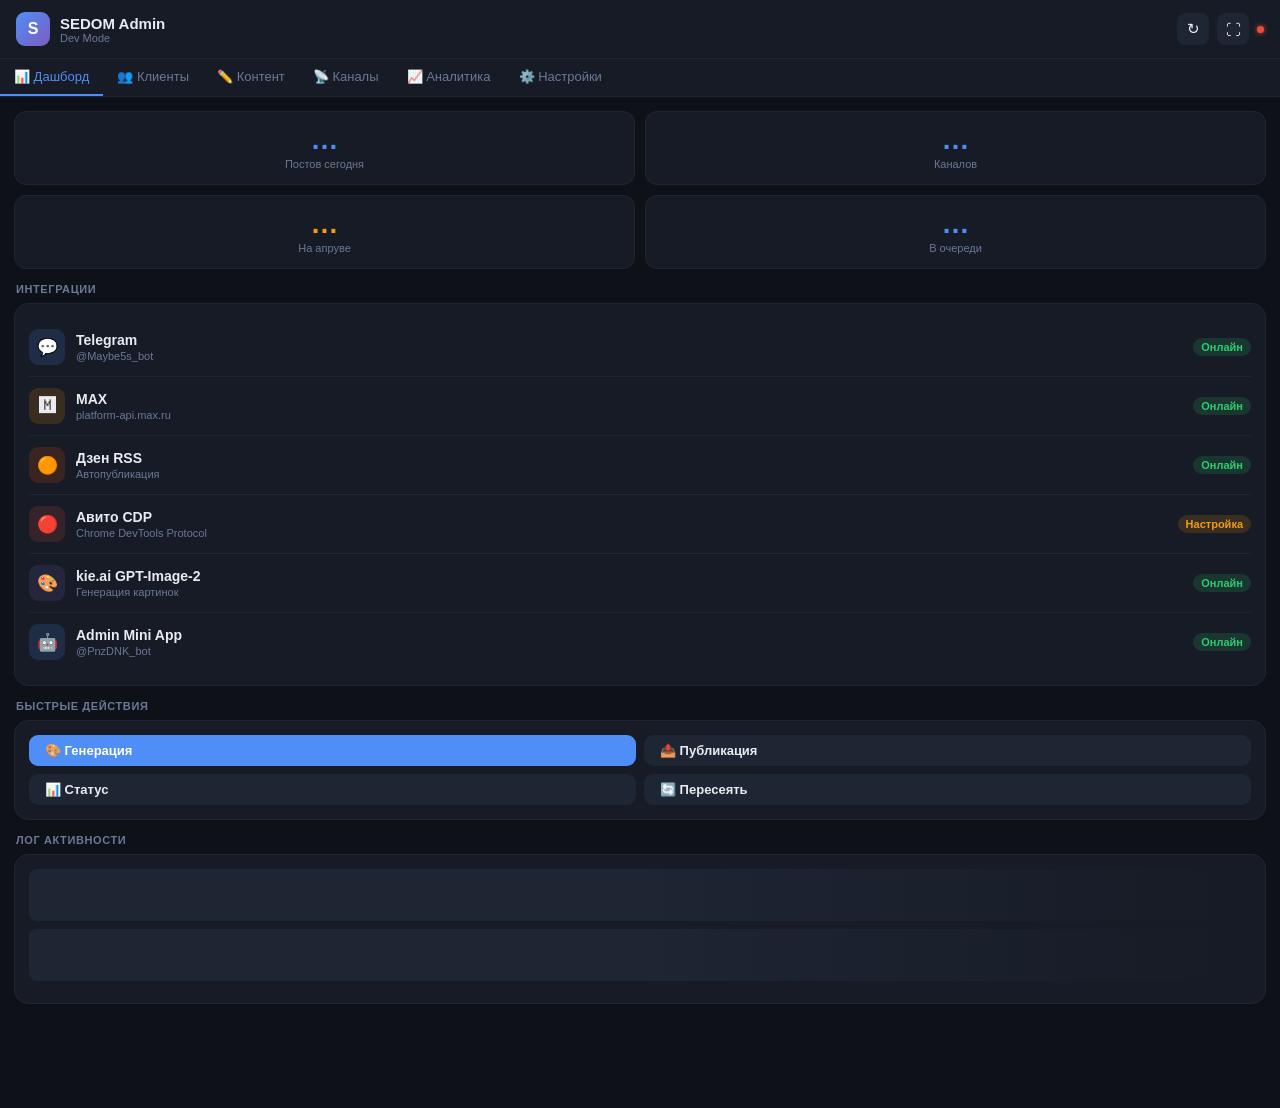
==== commit 23b9cc23: "feat: add Clients tab with per-client reports and content plans - Client switcher cards (SEDOM / Dom" ====
--- a/docs/admin.html
+++ b/docs/admin.html
@@ -163,6 +163,45 @@
 input[type="text"]:focus, textarea:focus { border-color: var(--accent); }
 textarea { resize: none; height: 80px; }
 
+/* CLIENT CARDS */
+.client-grid { display: grid; grid-template-columns: 1fr 1fr; gap: 10px; margin-bottom: 14px; }
+.client-card {
+  border: 2px solid var(--border); border-radius: 14px; padding: 14px;
+  cursor: pointer; transition: all .2s; position: relative; overflow: hidden;
+}
+.client-card.active { border-color: var(--client-color, var(--accent)); background: rgba(79,142,247,.08); }
+.client-card::before {
+  content: ''; position: absolute; top: 0; left: 0; right: 0; height: 3px;
+  background: var(--client-color, var(--accent));
+}
+.client-card-name { font-size: 13px; font-weight: 700; margin-bottom: 3px; }
+.client-card-niche { font-size: 11px; color: var(--muted); margin-bottom: 10px; line-height: 1.3; }
+.client-card-check { font-size: 18px; font-weight: 800; color: var(--client-color, var(--accent)); }
+.client-card-check-label { font-size: 10px; color: var(--muted); }
+
+/* CLIENT REPORT */
+.client-report { display: none; }
+.client-report.active { display: block; }
+.client-header {
+  border-radius: 16px; padding: 18px; margin-bottom: 14px;
+  background: linear-gradient(135deg, var(--client-color, var(--accent))22, var(--card));
+  border: 1px solid var(--client-color, var(--border));
+}
+.client-header-name { font-size: 20px; font-weight: 800; margin-bottom: 4px; }
+.client-header-niche { font-size: 13px; color: var(--muted); margin-bottom: 14px; }
+.client-kpis { display: grid; grid-template-columns: repeat(3, 1fr); gap: 8px; }
+.client-kpi { background: rgba(0,0,0,.25); border-radius: 10px; padding: 10px; text-align: center; }
+.client-kpi-val { font-size: 20px; font-weight: 800; }
+.client-kpi-label { font-size: 10px; color: var(--muted); margin-top: 2px; }
+
+.edit-row { display: flex; align-items: center; gap: 8px; margin-bottom: 8px; }
+.edit-label { font-size: 12px; color: var(--muted); width: 90px; flex-shrink: 0; }
+.edit-input {
+  flex: 1; background: var(--bg); border: 1px solid var(--border); border-radius: 8px;
+  padding: 7px 10px; color: var(--text); font-size: 13px; outline: none;
+}
+.edit-input:focus { border-color: var(--accent); }
+
 /* TOAST */
 .toast {
   position: fixed; top: 64px; left: 50%; transform: translateX(-50%) translateY(-8px);
@@ -254,6 +293,7 @@
 <!-- NAV -->
 <div class="nav">
   <button class="nav-btn active" id="nav-dashboard" onclick="showPage('dashboard')">📊 Дашборд</button>
+  <button class="nav-btn" id="nav-clients" onclick="showPage('clients')">👥 Клиенты</button>
   <button class="nav-btn" id="nav-content" onclick="showPage('content')">✏️ Контент</button>
   <button class="nav-btn" id="nav-channels" onclick="showPage('channels')">📡 Каналы</button>
   <button class="nav-btn" id="nav-analytics" onclick="showPage('analytics')">📈 Аналитика</button>
@@ -318,6 +358,20 @@
     <div class="skeleton loading-row"></div>
     <div class="skeleton loading-row"></div>
   </div>
+</div>
+
+<!-- ══════════════════════ CLIENTS ══════════════════════ -->
+<div class="page" id="page-clients">
+
+  <!-- Переключатель клиентов -->
+  <div class="client-grid" id="client-switcher">
+    <div class="skeleton loading-row"></div>
+    <div class="skeleton loading-row"></div>
+  </div>
+
+  <!-- Отчёты (по одному на клиента) -->
+  <div id="client-reports"></div>
+
 </div>
 
 <!-- ══════════════════════ CONTENT ══════════════════════ -->
@@ -799,6 +853,7 @@
   document.getElementById('page-' + name).classList.add('active');
   document.getElementById('nav-' + name).classList.add('active');
   if (name === 'content') loadContent();
+  else if (name === 'clients') loadClients();
   else if (name === 'channels') loadChannels();
   else if (name === 'analytics') loadAnalytics();
   else if (name === 'settings') checkApiKeys();
@@ -849,6 +904,205 @@
   } catch(e) {}
 }
 
+// ── CLIENTS ──────────────────────────────────────────────────────────────────
+let allClients = [];
+let activeClientKey = null;
+
+async function loadClients() {
+  const switcher = document.getElementById('client-switcher');
+  const reports = document.getElementById('client-reports');
+
+  let clients = [];
+  if (apiOnline) {
+    try { clients = await apiFetch('/api/clients'); } catch(e) {}
+  }
+  if (!clients.length) {
+    clients = [
+      { id:1, brand_key:'SEDOM', name:'SEDOM Бани и Дома', niche:'Модульные бани, дома', avg_check:850000, color:'#4f8ef7', total_posts:4, pending:4, published:0, description:'Производство и продажа модульных бань и домов под ключ. Пенза и регионы.', contact:'' },
+      { id:2, brand_key:'DOMSE', name:'Денис Суворов', niche:'Остекление балконов', avg_check:65000, color:'#7c5cbf', total_posts:4, pending:4, published:0, description:'Остекление, отделка и утепление балконов. Dom SE — строительная экспертиза.', contact:'' },
+    ];
+  }
+  allClients = clients;
+
+  // Render switcher cards
+  switcher.innerHTML = clients.map(c => `
+    <div class="client-card ${activeClientKey === c.brand_key ? 'active' : ''}"
+         style="--client-color:${c.color}"
+         onclick="selectClient('${c.brand_key}')">
+      <div class="client-card-name">${c.name}</div>
+      <div class="client-card-niche">${c.niche || ''}</div>
+      <div class="client-card-check">${formatMoney(c.avg_check)}</div>
+      <div class="client-card-check-label">средний чек</div>
+    </div>`).join('');
+
+  // Render report sections
+  reports.innerHTML = clients.map(c => `
+    <div class="client-report ${activeClientKey === c.brand_key ? 'active' : ''}" id="report-${c.brand_key}">
+
+      <div class="client-header" style="--client-color:${c.color}">
+        <div class="client-header-name">${c.name}</div>
+        <div class="client-header-niche">${c.niche || ''}</div>
+        <div class="client-kpis">
+          <div class="client-kpi">
+            <div class="client-kpi-val" style="color:${c.color}">${formatMoney(c.avg_check)}</div>
+            <div class="client-kpi-label">Ср. чек</div>
+          </div>
+          <div class="client-kpi">
+            <div class="client-kpi-val" style="color:var(--orange)">${c.pending || 0}</div>
+            <div class="client-kpi-label">На апруве</div>
+          </div>
+          <div class="client-kpi">
+            <div class="client-kpi-val" style="color:var(--green)">${c.published || 0}</div>
+            <div class="client-kpi-label">Опубликовано</div>
+          </div>
+        </div>
+      </div>
+
+      <div class="section-label">Контент-план</div>
+      <div id="content-${c.brand_key}">
+        <div class="skeleton loading-row"></div>
+        <div class="skeleton loading-row"></div>
+      </div>
+
+      <div class="section-label">Описание и контакты</div>
+      <div class="card">
+        <div class="edit-row">
+          <div class="edit-label">Описание</div>
+          <input class="edit-input" id="desc-${c.id}" value="${c.description || ''}" placeholder="О клиенте...">
+        </div>
+        <div class="edit-row">
+          <div class="edit-label">Контакт</div>
+          <input class="edit-input" id="contact-${c.id}" value="${c.contact || ''}" placeholder="Телефон или Telegram">
+        </div>
+        <div class="edit-row">
+          <div class="edit-label">Средний чек</div>
+          <input class="edit-input" id="check-${c.id}" value="${c.avg_check || ''}" placeholder="в рублях" type="number">
+        </div>
+        <button class="btn btn-primary btn-full" onclick="saveClient(${c.id})">Сохранить</button>
+      </div>
+
+      <div class="section-label">Быстрые действия</div>
+      <div class="card">
+        <div style="display:grid;grid-template-columns:1fr 1fr;gap:8px">
+          <button class="btn btn-ghost" onclick="openGenForClient('${c.brand_key}')">🎨 Картинка</button>
+          <button class="btn btn-ghost" onclick="openModal('pub-modal')">📤 Пост</button>
+          <button class="btn btn-ghost" onclick="sendCmd('CONTENTSTATUS')">📊 Статус</button>
+          <button class="btn btn-ghost" onclick="showPage('content')">✏️ Все посты</button>
+        </div>
+      </div>
+
+    </div>`).join('');
+
+  // Load content for active client
+  if (activeClientKey) {
+    loadClientContent(activeClientKey);
+  } else if (clients.length > 0) {
+    selectClient(clients[0].brand_key);
+  }
+}
+
+async function selectClient(brandKey) {
+  activeClientKey = brandKey;
+  document.querySelectorAll('.client-card').forEach(el => el.classList.remove('active'));
+  document.querySelectorAll('.client-report').forEach(el => el.classList.remove('active'));
+  const card = document.querySelector(`[onclick="selectClient('${brandKey}')"]`);
+  if (card) card.classList.add('active');
+  const report = document.getElementById('report-' + brandKey);
+  if (report) report.classList.add('active');
+  loadClientContent(brandKey);
+}
+
+async function loadClientContent(brandKey) {
+  const el = document.getElementById('content-' + brandKey);
+  if (!el) return;
+
+  let posts = [];
+  if (apiOnline) {
+    try { posts = await apiFetch('/api/clients/' + brandKey + '/content'); } catch(e) {}
+  }
+
+  if (!posts.length) {
+    // filter from demo
+    const demo = getDemoContent().filter(p => p.brand === brandKey || brandKey === 'SEDOM');
+    posts = demo;
+  }
+
+  if (!posts.length) {
+    el.innerHTML = '<div class="empty"><div class="empty-icon">📝</div><div class="empty-text">Нет постов — создай первый</div></div>';
+    return;
+  }
+  el.innerHTML = posts.map(p => renderClientPost(p)).join('');
+}
+
+function renderClientPost(p) {
+  const statusBadge = {
+    'approval': '<span class="badge badge-orange">Апрув</span>',
+    'scheduled': '<span class="badge badge-blue">Запланирован</span>',
+    'published': '<span class="badge badge-green">Опубликован</span>',
+    'draft': '<span class="badge badge-purple">Черновик</span>',
+  }[p.status] || `<span class="badge badge-purple">${p.status}</span>`;
+
+  const dt = p.scheduled_at ? new Date(p.scheduled_at).toLocaleString('ru', {
+    day:'numeric', month:'short', hour:'2-digit', minute:'2-digit'
+  }) : '—';
+  const ch = (p.channels || '').split(',').filter(Boolean).join(' · ');
+
+  return `<div class="post-card">
+    <div class="post-header">
+      <div class="post-title">${p.title || 'Без названия'}</div>
+      ${statusBadge}
+    </div>
+    <div class="post-meta">${ch ? ch + ' · ' : ''}${dt}</div>
+    ${p.body_a ? `<div class="post-body">${p.body_a}</div>` : ''}
+    ${p.status === 'approval' ? `
+    <div class="post-actions">
+      <div class="variant-btns">
+        <button class="variant-btn" onclick="selectVariant(${p.id},'A')">A</button>
+        <button class="variant-btn" onclick="selectVariant(${p.id},'B')">B</button>
+        <button class="variant-btn" onclick="selectVariant(${p.id},'C')">C</button>
+      </div>
+      <button class="btn btn-ghost btn-sm" onclick="sendCmd('APPROVALS:${p.id}')">Просмотр</button>
+    </div>` : ''}
+  </div>`;
+}
+
+function getDemoContent() {
+  return [
+    {id:1,title:'Знакомство с Dom SE',status:'approval',scheduled_at:'2026-06-16T12:00:00',channels:'telegram,max',brand:'DOMSE',body_a:'Привет! Мы Dom SE — команда Дениса Суворова.'},
+    {id:2,title:'Карусель объекта',status:'approval',scheduled_at:'2026-06-18T18:30:00',channels:'telegram,vk',brand:'DOMSE',body_a:'Посмотрите на наш последний объект.'},
+    {id:3,title:'3 ошибки подрядчика',status:'approval',scheduled_at:'2026-06-20T11:00:00',channels:'telegram,dzen',brand:'DOMSE',body_a:'3 главные ошибки при выборе подрядчика.'},
+    {id:4,title:'Сравнение решений',status:'approval',scheduled_at:'2026-06-23T13:00:00',channels:'telegram,max',brand:'DOMSE',body_a:'Тёплый vs холодный балкон — что выбрать?'},
+  ];
+}
+
+async function saveClient(clientId) {
+  const desc = document.getElementById('desc-' + clientId)?.value || '';
+  const contact = document.getElementById('contact-' + clientId)?.value || '';
+  const avg_check = parseInt(document.getElementById('check-' + clientId)?.value || 0);
+  if (!apiOnline) { toast('API не подключён', 'error'); return; }
+  try {
+    const d = await apiFetch(`/api/clients/${clientId}`, {
+      method: 'PATCH',
+      body: JSON.stringify({ description: desc, contact, avg_check })
+    });
+    toast(d.ok ? '✓ Сохранено' : '✗ ' + d.error, d.ok ? 'success' : 'error');
+    if (d.ok) loadClients();
+  } catch(e) { toast('Ошибка', 'error'); }
+}
+
+function openGenForClient(brandKey) {
+  document.getElementById('gen-prompt').value = '';
+  document.getElementById('gen-prompt').placeholder = `Промпт для ${brandKey === 'SEDOM' ? 'SEDOM бани' : 'Dom SE остекление'}...`;
+  openModal('gen-modal');
+}
+
+function formatMoney(n) {
+  if (!n) return '—';
+  if (n >= 1000000) return (n/1000000).toFixed(n%1000000 ? 1 : 0) + ' млн';
+  if (n >= 1000) return Math.round(n/1000) + ' тыс';
+  return n + ' ₽';
+}
+
 // ── START ────────────────────────────────────────────────────────────────────
 init();
 // Check for API URL param
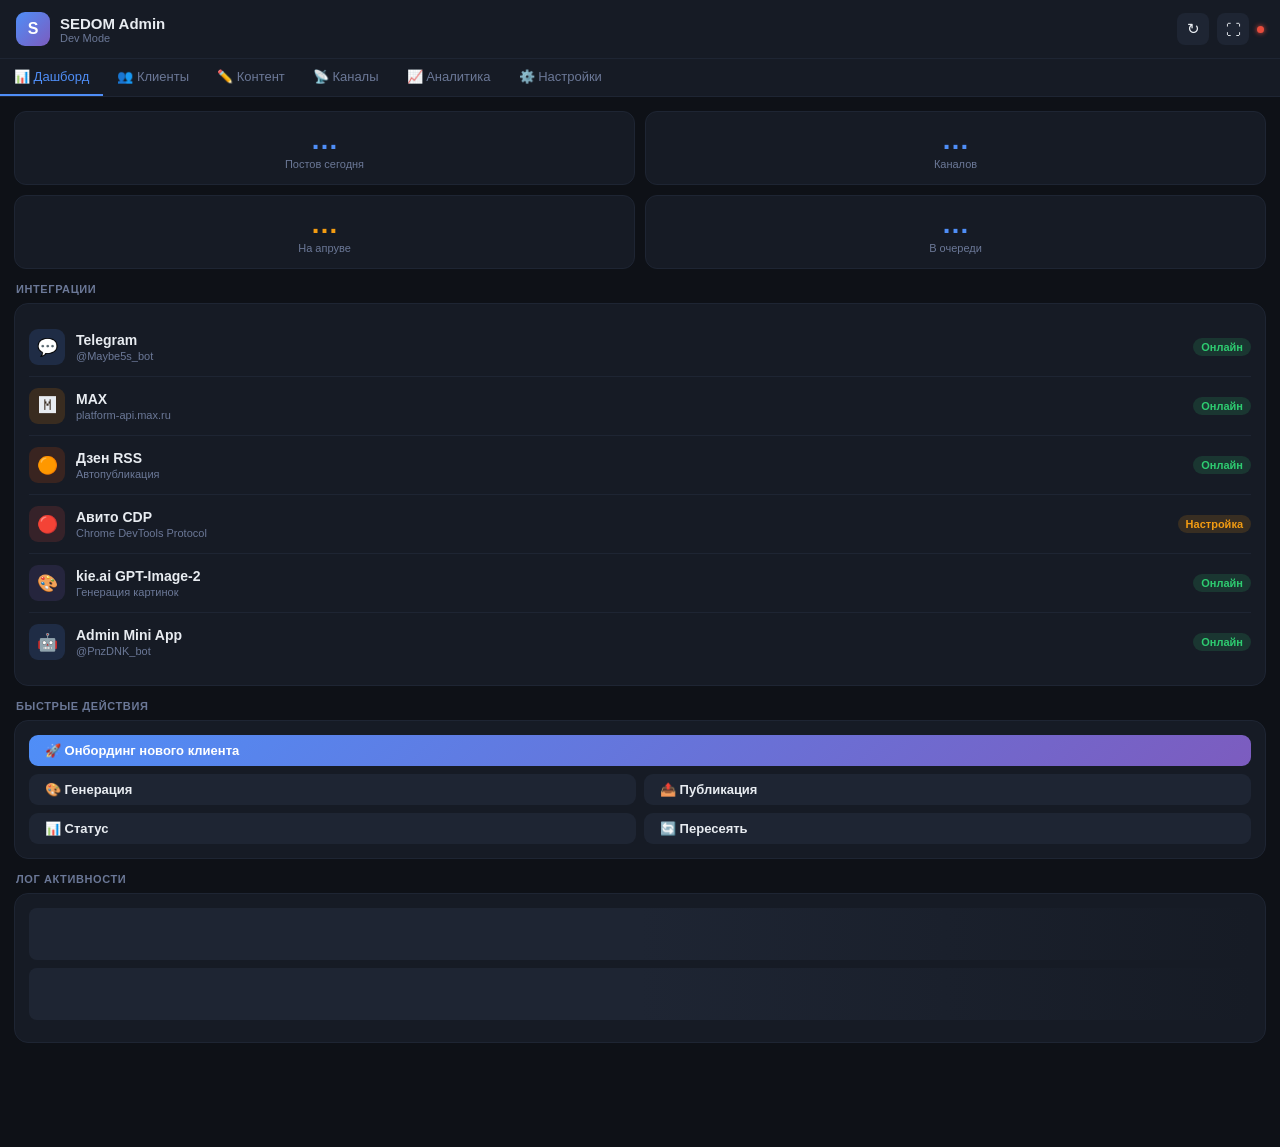
==== commit 8de59a6a: "feat: client onboarding pipeline - URL to content plan - Onboarding modal on Dashboard and Clients t" ====
--- a/docs/admin.html
+++ b/docs/admin.html
@@ -249,6 +249,32 @@
 
 <div id="toast" class="toast"></div>
 
+<!-- ONBOARDING MODAL -->
+<div class="modal-overlay" id="onboard-modal" onclick="closeModal('onboard-modal')">
+  <div class="modal" onclick="event.stopPropagation()">
+    <div class="modal-title">🚀 Онбординг нового клиента</div>
+    <p style="font-size:13px;color:var(--muted);margin-bottom:14px;line-height:1.5">
+      Вставь ссылку на сайт клиента — AI проанализирует его и автоматически создаст контент-план с 3 постами и картинками.
+    </p>
+    <div class="edit-row"><div class="edit-label">Сайт клиента</div>
+      <input class="edit-input" id="ob-url" placeholder="https://example.ru" type="url">
+    </div>
+    <div class="edit-row"><div class="edit-label">Название</div>
+      <input class="edit-input" id="ob-name" placeholder="Иванов Ремонт (необязательно)">
+    </div>
+    <div class="edit-row"><div class="edit-label">Код бренда</div>
+      <input class="edit-input" id="ob-brand" placeholder="IVANOV (необязательно, макс 10 букв)">
+    </div>
+    <div style="background:rgba(79,142,247,.08);border:1px solid rgba(79,142,247,.2);border-radius:10px;padding:10px;margin-bottom:14px;font-size:12px;color:var(--muted)">
+      ⏱ Займёт 2-3 минуты. Картинки и посты придут в Telegram по мере готовности.
+    </div>
+    <div style="display:flex;gap:8px">
+      <button class="btn btn-ghost" onclick="closeModal('onboard-modal')" style="flex:1">Отмена</button>
+      <button class="btn btn-primary" onclick="doOnboard()" style="flex:2">🚀 Запустить →</button>
+    </div>
+  </div>
+</div>
+
 <!-- GENERATE MODAL -->
 <div class="modal-overlay" id="gen-modal" onclick="closeModal('gen-modal')">
   <div class="modal" onclick="event.stopPropagation()">
@@ -346,7 +372,8 @@
   <div class="section-label">Быстрые действия</div>
   <div class="card">
     <div style="display:grid;grid-template-columns:1fr 1fr;gap:8px">
-      <button class="btn btn-primary" onclick="openModal('gen-modal')">🎨 Генерация</button>
+      <button class="btn btn-primary" style="grid-column:1/-1;background:linear-gradient(135deg,var(--accent),var(--accent2))" onclick="openModal('onboard-modal')">🚀 Онбординг нового клиента</button>
+      <button class="btn btn-ghost" onclick="openModal('gen-modal')">🎨 Генерация</button>
       <button class="btn btn-ghost" onclick="openModal('pub-modal')">📤 Публикация</button>
       <button class="btn btn-ghost" onclick="sendCmd('CONTENTSTATUS')">📊 Статус</button>
       <button class="btn btn-ghost" onclick="sendCmd('CONTENTSEED')">🔄 Пересеять</button>
@@ -371,6 +398,10 @@
 
   <!-- Отчёты (по одному на клиента) -->
   <div id="client-reports"></div>
+
+  <button class="btn btn-primary btn-full" style="background:linear-gradient(135deg,var(--accent),var(--accent2));margin-top:4px" onclick="openModal('onboard-modal')">
+    🚀 + Добавить нового клиента
+  </button>
 
 </div>
 
@@ -821,6 +852,22 @@
   } catch(e) { toast('Ошибка: ' + e.message, 'error'); }
 }
 
+async function doOnboard() {
+  const url = document.getElementById('ob-url').value.trim();
+  const name = document.getElementById('ob-name').value.trim();
+  const brand = document.getElementById('ob-brand').value.trim().toUpperCase().replace(/[^A-Z0-9]/g,'').slice(0,10);
+  if (!url) { toast('Введи URL сайта', 'error'); return; }
+  closeModal('onboard-modal');
+  let cmd = `ONBOARD:${url}`;
+  if (brand) cmd += `:${brand}`;
+  if (name) cmd += `:${name}`;
+  await sendCmd(cmd);
+  toast('🚀 Онбординг запущен! Результат придёт в Telegram', 'success');
+  document.getElementById('ob-url').value = '';
+  document.getElementById('ob-name').value = '';
+  document.getElementById('ob-brand').value = '';
+}
+
 async function doPublish() {
   const text = document.getElementById('pub-text').value.trim();
   const photo = document.getElementById('pub-photo').value.trim();
